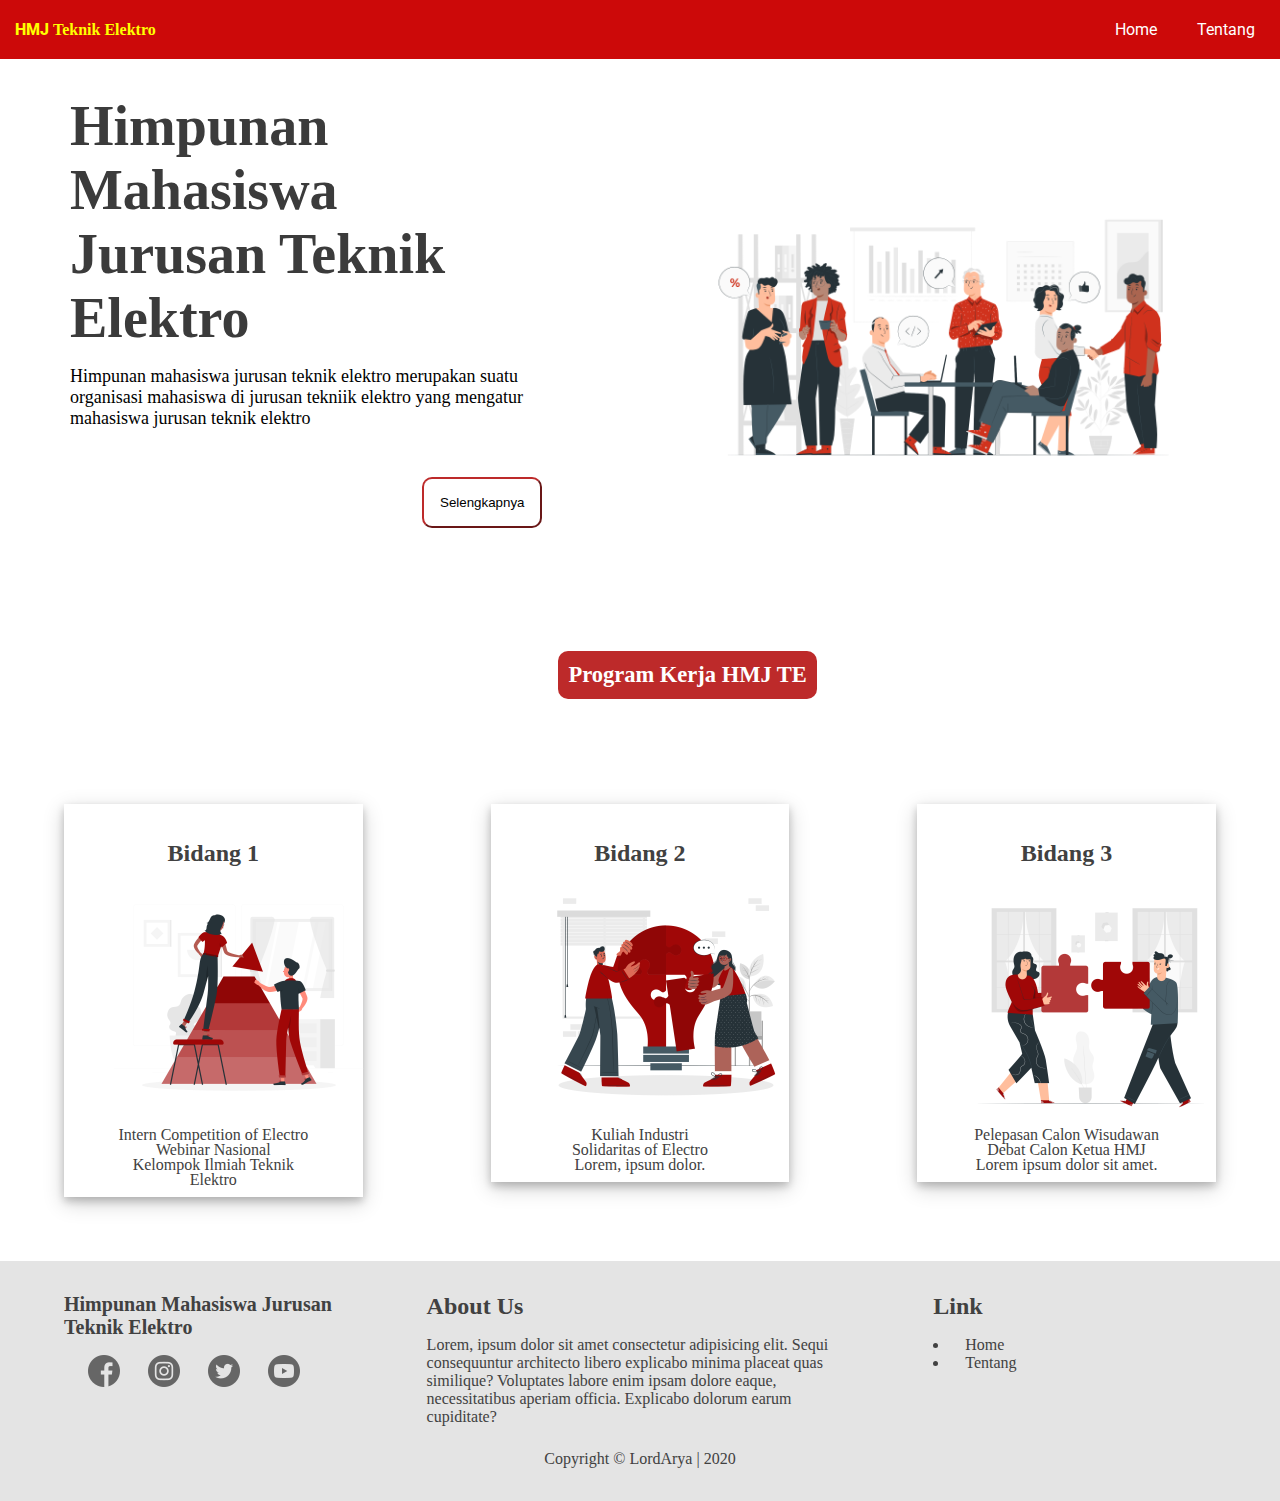
==== index.html @ d1d23c20 "add proker card" ====
<!DOCTYPE html>
<html lang="en">
<head>
    <meta charset="UTF-8">
    <meta name="viewport" content="width=device-width, initial-scale=1.0">
    <title>MHJ | Elektro</title>
    <link rel="icon" href="img/icon.png">
    <link rel="stylesheet" href="css/style.css">
    <link href="https://fonts.googleapis.com/css2?family=Roboto:wght@300&display=swap" rel="stylesheet">

</head>
<body>
    <div class="top-nav">
       <nav>
            <ul>
                <li class="logo"><a class="logo" href="index.html">HMJ <span style="font-weight: 800;"> Teknik Elektro</span></a></li>
                <li><a href="/page/tentang.html" class="nav-item">Tentang</a></li>
                <li><a href="index.html" class="nav-item">Home</a></li>
            </ul>
       </nav>
    </div>
    <br><br><br>
    <div class="container">
        <div class="row">
                <div class="col-md-5">
                    <H1>Himpunan Mahasiswa Jurusan Teknik Elektro</H1>
                    <p>Himpunan mahasiswa jurusan teknik elektro merupakan suatu organisasi mahasiswa di jurusan tekniik elektro yang mengatur mahasiswa jurusan teknik elektro</p>
                    <button class="more">Selengkapnya</button>
                </div>
                <div class="col-md-5 ">
                    <img class="organisasi" src="img/organisasi.png" alt="Orgnasisasi" srcset="">
                </div>
        </div>
    </div>

    <div class="proker">
        <div class="header">
            <h2 class="program">
                Program Kerja HMJ TE
            </h2>
        </div>
        <div class="row">
            <a href="page/tentang.html">
                <div class="col-md-4">
                    <div class="card md-4">
                        <div class="card-header">
                            <h2>Bidang 1</h2>
                        </div>
                        <div class="card-image">
                            <img class="card-image" src="/img/part1.png" alt="">
                        </div>
                        <div class="card-item">
                            <ul style="list-style: none;">
                                <li>Intern Competition of Electro</li>
                                <li>Webinar Nasional</li>
                                <li>Kelompok Ilmiah Teknik Elektro</li>
                            </ul>
                        </div>
                    </div>
                </div>
            </a>
            <a href="page/tentang.html">
                <div class="col-md-4">
                    <div class="card md-4">
                        <div class="card-header">
                            <h2>Bidang 2</h2>
                        </div>
                        <div class="card-image">
                            <img class="card-image" src="/img/part2.png" alt="">
                        </div>
                        <div class="card-item">
                            <ul style="list-style: none;">
                                <li>Kuliah Industri</li>
                                <li>Solidaritas of Electro</li>
                                <li>Lorem, ipsum dolor.</li>
                            </ul>
                        </div>
                    </div>
                </div>
            </a>
            <a href="page/tentang.html">
                <div class="col-md-4">
                    <div class="card md-4">
                        <div class="card-header">
                            <h2>Bidang 3</h2>
                        </div>
                        <div class="card-image">
                            <img class="card-image" src="/img/part3.png" alt="">
                        </div>
                        <div class="card-item">
                            <ul style="list-style: none;">
                                <li>Pelepasan Calon Wisudawan</li>
                                <li>Debat Calon Ketua HMJ</li>
                                <li>Lorem ipsum dolor sit amet.</li>
                            </ul>
                        </div>
                    </div>
                </div>
            </a>
        </div>
    </div>

    <div class="bg-footer">
        <div class="row">
            <div class="col-md-4">
                <h3>Himpunan Mahasiswa Jurusan <span> <br> Teknik Elektro</span></h3>
                <div class="icon">
                    <img class="pict" src="/img/facebook.png" alt="" srcset="">
                    <img class="pict" src="/img/instagram.png" alt="" srcset="">
                    <img class="pict" src="/img/twitter.png" alt="" srcset="">
                    <img class="pict" src="/img/youtube.png" alt="" srcset="">
                </div>
            </div>
            <div class="col-md-4">
                <h2>About Us</h2>

                Lorem, ipsum dolor sit amet consectetur adipisicing elit. Sequi consequuntur architecto libero explicabo minima placeat quas similique? Voluptates labore enim ipsam dolore eaque, necessitatibus aperiam officia. Explicabo dolorum earum cupiditate?

            </div>
            <div class="col-md-4">
                <div class="links">
                    <h2>Link</h2> 
                    <div class="link">
                        <ul>
                            <li><a class="link" href="index.html">Home</a></li>
                            <li><a class="link" href="/page/tentang.html">Tentang</a></li>
                        </ul>
                    </div>
                    
                </div>
                
            </div>
        </div>
        <div class="copyright">
            Copyright &copy; LordArya | 2020
        </div>
    </div>
</body>
</html>
---- css/style.css ----
* {
    padding: 0px;
    margin: 0px;
}

.top-nav {
    padding: 30;
    background-color: rgb(204, 9, 9);
    position: fixed;
    top: 0;
    width: 100%;
}

nav ul {
    list-style: none;
    overflow: hidden;
}
 
nav ul li a{
    padding: 20px 15px;
    float: right;
    text-decoration: none;
    color: white;
    font-weight: 400;
    font-family: 'Roboto', sans-serif;
}

.logo {
    float: left;
    
}
.logo:hover {
    font-weight: 800;
}

nav ul li a:hover{
    color: yellow;
    
}
.nav-item:hover{
    background-color: rgb(189, 42, 42);
    transition: 1s;
    animation-duration: 1s;
}

.nav-item {
    margin-right: 10px;
}
*,*::before, *::after {
    padding: 0;
    margin: 0;
    box-sizing: inherit;
    font-family: 'Product Sans';
}
.wrapper { 
    margin: 0 auto;
    width: 100%;
    max-width: 1980px;
}

.wrapper::after ,.wrapper::before,
.row::before, .row::after{
    display: table;
    content: "";
}
.row::after,.wrapper::after{
    clear: both;
}
[class*='col-']{
    float: left;
    width: 100%;
}
@media screen and (min-width: 640px) {
    .col-md-1{width: 8.33%}
    .col-md-2{width: 16.66%}
    .col-md-3{width: 25%}
    .col-md-4{width: 33.33%}
    .col-md-5{width: 41.66%}
    .col-md-6{width: 50%}
    .col-md-7{width: 56.93%}
    .col-md-8{width: 66.66%}
    .col-md-9{width: 75%}
    .col-md-10{width: 83.33%}
    .col-md-11{width: 91.66%}
    .col-md-12{width: 100%}
}

.container {
    margin: 40px 70px;
}

.organisasi {
    width: 30rem;
    margin: 0px;
    padding: 0px;
    margin-left: 10rem;
}

.more {
    margin-top: 3rem;
    margin-left: 22rem;
    padding: 1rem;
    background-color: transparent;
    font-family: sans-serif;
    border-color: rgb(189, 42, 42);
    border-radius: 10px;
    outline-color: transparent;
}
p {
    margin-top: 1rem;
    font-size: 18px;
}

h1 {
    font-size: 3.5rem;
    color: rgb(59, 59, 59);
}

.more:hover {
    background-color: rgb(189, 42, 42);
    color: white;
    transition: 1s;
    animation-duration: 1s;
}

.bg-footer {
    background-color: rgb(228, 228, 228);
    width: 100%;
    height: 15rem;
    color: rgb(65, 65, 65);
}
h3 {
    margin-top: 2rem;
    margin-left: 4rem;
    font-size: 20px;
}

.icon {
    margin-left: 4rem;
}

.pict {
    margin-top: 1rem;
    margin-left: 1.5rem;
}

h2 {
    margin-top: 2rem;
    margin-bottom: 1rem;
}

.link {
    margin-left: 1rem;
    text-decoration: none;
    color: rgb(65,65,65);
}

.links {
    margin-left: 5rem;
}

.copyright {
    margin-top: 1.5rem;
    text-align : center;
}

.link:hover {
    color: rgb(39, 39, 39) ;
    font-weight: 500;
}

.header {
    overflow: hidden;
    clear: both;
    display: inline-block;
    font-size: 15px;
    line-height: 28px;
    border-radius: 30px;
    padding: 1px 24px;
    margin-bottom: 20px;
    margin-left: 33.4rem;
  
}
.program {
    text-align: center;
    padding: 10px;
    background-color: rgb(189, 42, 42);
    border-radius: 10px;
    color : rgb(255, 255, 255);
}

.card {
    line-height: 15px;
    margin: 0px;
    clear: both;
    text-align: center;
    padding: 10px 50px;
    text-decoration: none;
    color: rgb(65,65,65);
    background-color:  rgb(255, 255, 255);
    box-shadow:  0 4px 8px 0 rgba(0, 0, 0, 0.2), 0 6px 20px 0 rgba(0, 0, 0, 0.19);
}
.proker {
    margin : 0px;
    display: block;
}

.md-4 {
    margin: 4rem;
}

.card-image {
    margin: 0px;
    padding: 0px;
    width: 250px;
    height: 250px;
}

.card:hover {
    background-color: red;
    color : white;
    transition: 1s;     
    position: initial;
    animation-duration: 1s;
    transform: translateY(-10px);
}
  

.card-header {
    color: rgb(65, 65, 65);
}
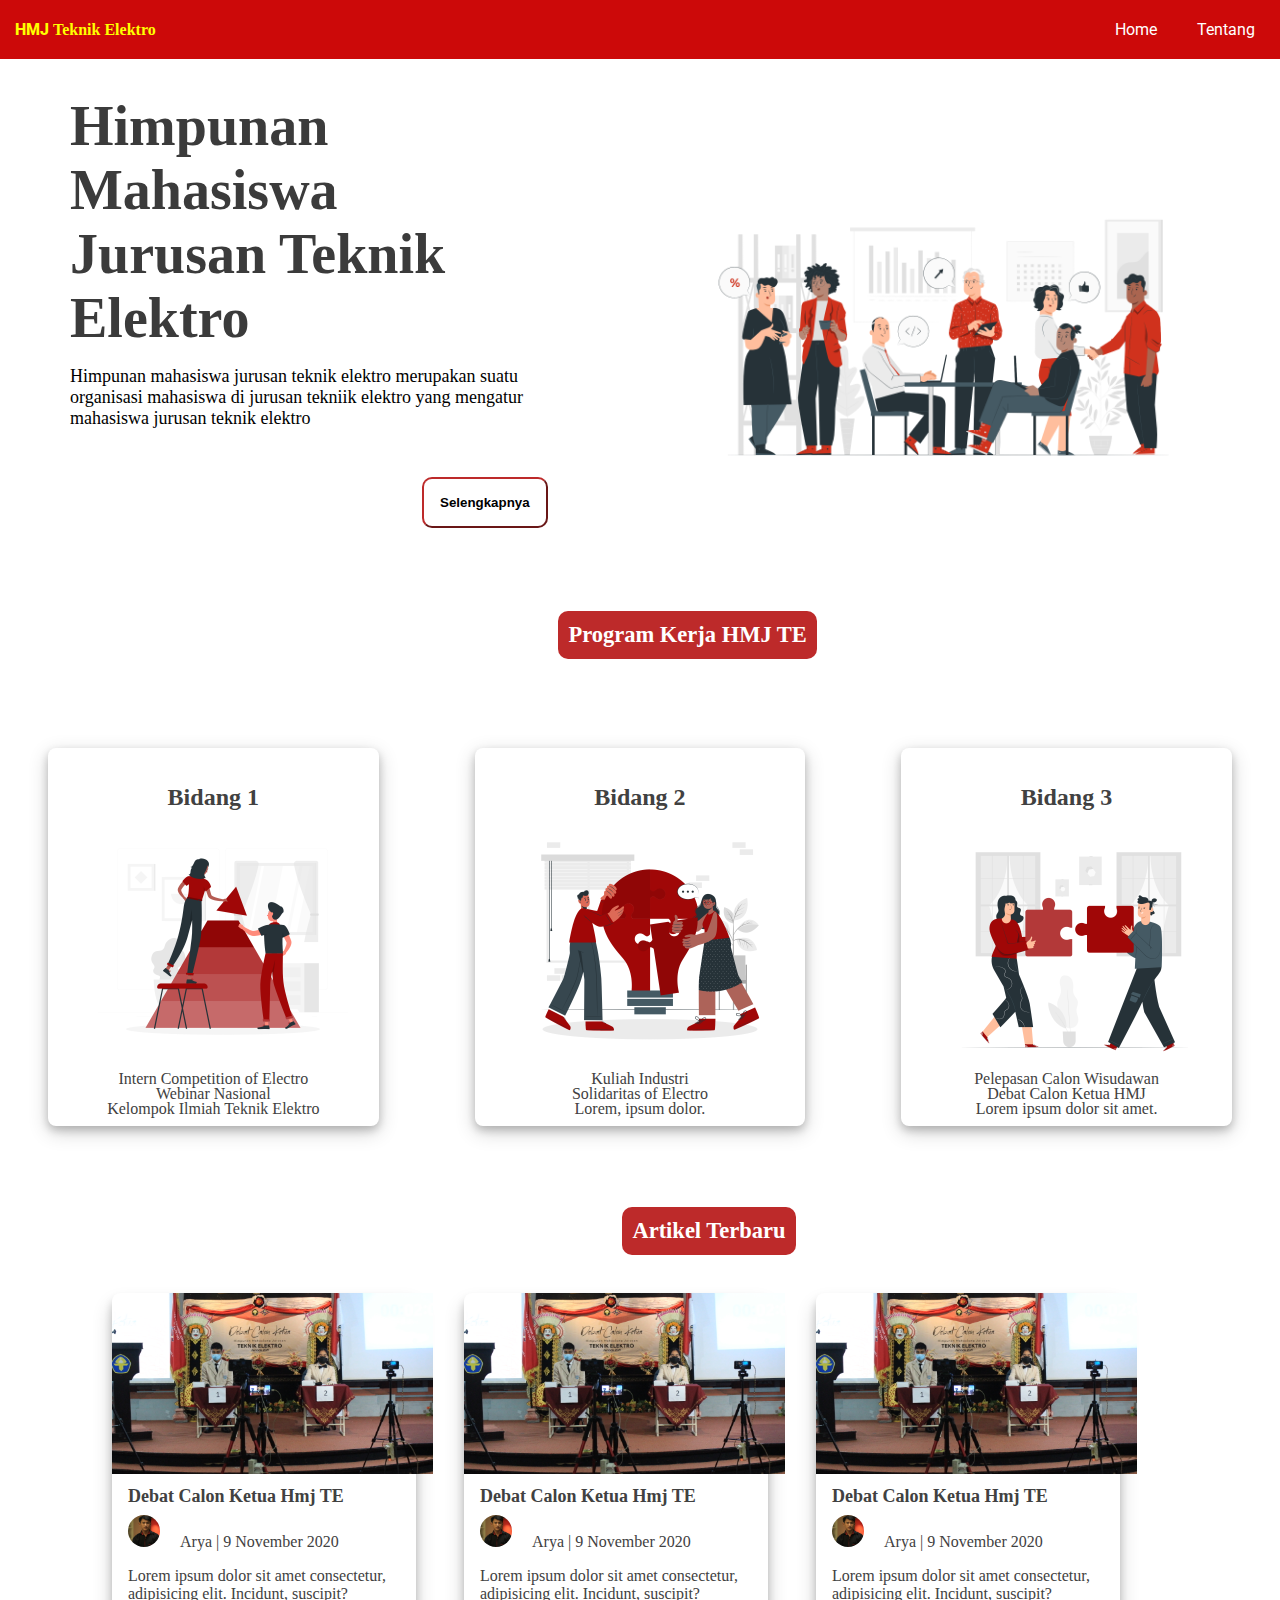
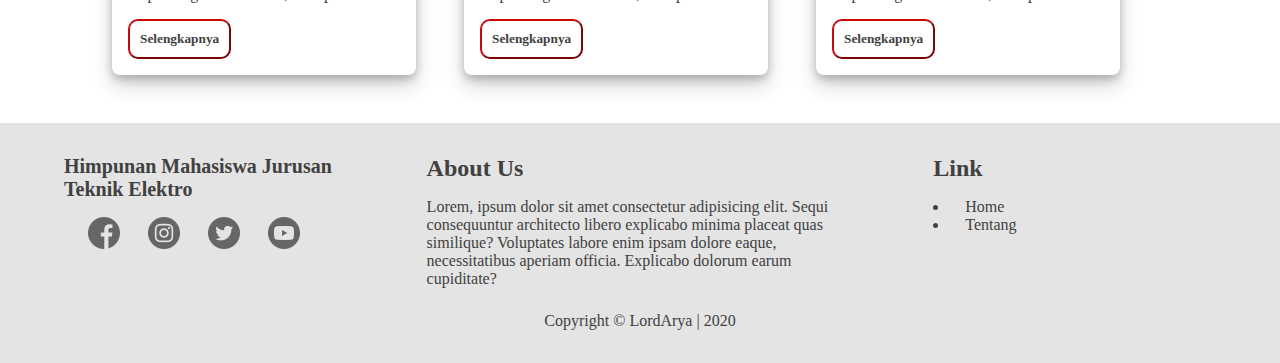
==== commit 93442013: "add news card" ====
--- a/index.html
+++ b/index.html
@@ -100,6 +100,75 @@
         </div>
     </div>
 
+
+    <div class="berita" style="margin-bottom: 3rem;">
+        <div class="header">
+            <h2 class="program">
+                Artikel Terbaru
+            </h2>
+        </div>
+        <div class="row">
+            <div class="col-md-3 md-2">
+                <div class="card-news">
+                    <div class="image-news">
+                        <img class="image-news" src="/img/artikel1.JPG" alt="">
+                    </div>
+                    <div class="news-header">
+                        <p class="header-news">Debat Calon Ketua Hmj TE</p>
+                        <img class="img-author" src="/img/author.png" alt=""> <span class="name">Arya | <span>9 November 2020</span></span> 
+                    </div>
+                    <div class="news-item">
+                        Lorem ipsum dolor sit amet consectetur, adipisicing elit. Incidunt, suscipit?
+                    </div>
+                    <div class="more-news">
+                       <a href="/page/artikel.html">
+                        <button class="button-news">Selengkapnya</button>
+                        </a> 
+                    </div>
+                </div>
+            </div>
+            <div class="col-md-3 md-2">
+                <div class="card-news">
+                    <div class="image-news">
+                        <img class="image-news" src="/img/artikel1.JPG" alt="">
+                    </div>
+                    <div class="news-header">
+                        <p class="header-news">Debat Calon Ketua Hmj TE</p>
+                        <img class="img-author" src="/img/author.png" alt=""> <span class="name">Arya | <span>9 November 2020</span></span> 
+                    </div>
+                    <div class="news-item">
+                        Lorem ipsum dolor sit amet consectetur, adipisicing elit. Incidunt, suscipit?
+                    </div>
+                    <div class="more-news">
+                       <a href="/page/artikel.html">
+                        <button class="button-news">Selengkapnya</button>
+                        </a> 
+                    </div>
+                </div>
+            </div>
+            <div class="col-md-3 md-2">
+                <div class="card-news">
+                    <div class="image-news">
+                        <img class="image-news" src="/img/artikel1.JPG" alt="">
+                    </div>
+                    <div class="news-header">
+                        <p class="header-news">Debat Calon Ketua Hmj TE</p>
+                        <img class="img-author" src="/img/author.png" alt=""> <span class="name">Arya | <span>9 November 2020</span></span> 
+                    </div>
+                    <div class="news-item">
+                        Lorem ipsum dolor sit amet consectetur, adipisicing elit. Incidunt, suscipit?
+                    </div>
+                    <div class="more-news">
+                       <a href="/page/artikel.html">
+                        <button class="button-news">Selengkapnya</button>
+                        </a> 
+                    </div>
+                </div>
+            </div>
+            
+        </div>
+    </div>
+
     <div class="bg-footer">
         <div class="row">
             <div class="col-md-4">
--- a/css/style.css
+++ b/css/style.css
@@ -9,6 +9,7 @@
     position: fixed;
     top: 0;
     width: 100%;
+    z-index: 100;
 }
 
 nav ul {
@@ -87,6 +88,7 @@
 
 .container {
     margin: 40px 70px;
+    margin-bottom: -10rem;
 }
 
 .organisasi {
@@ -105,6 +107,7 @@
     border-color: rgb(189, 42, 42);
     border-radius: 10px;
     outline-color: transparent;
+    font-weight: 600;
 }
 p {
     margin-top: 1rem;
@@ -191,9 +194,10 @@
 
 .card {
     line-height: 15px;
-    margin: 0px;
+    margin-top: -10rem;
     clear: both;
     text-align: center;
+    border-radius: 0.5rem;
     padding: 10px 50px;
     text-decoration: none;
     color: rgb(65,65,65);
@@ -201,15 +205,26 @@
     box-shadow:  0 4px 8px 0 rgba(0, 0, 0, 0.2), 0 6px 20px 0 rgba(0, 0, 0, 0.19);
 }
 .proker {
-    margin : 0px;
+    margin-top : -10rem;
     display: block;
 }
 
 .md-4 {
-    margin: 4rem;
+    margin: 3rem;
+}
+.md-3 {
+    margin: 3rem;
+}
+
+.md-2 {
+    margin-left: 3rem;
 }
 
 .card-image {
+    text-align: center;
+    align-content: center;
+    align-self: center;
+    align-items: center;
     margin: 0px;
     padding: 0px;
     width: 250px;
@@ -228,4 +243,69 @@
 
 .card-header {
     color: rgb(65, 65, 65);
+}
+
+.img-author {
+    width: 2rem;
+    height: 2rem;
+    border-radius: 1rem;
+    margin-top: 0rem;
+    margin-left : 1rem;
+}
+
+.card-news {
+    margin-left: 0px;
+    border-radius: 0.5rem;
+    color: rgb(65, 65, 65);
+    padding-top: 10px;
+    box-shadow:  0 4px 8px 0 rgba(0, 0, 0, 0.2), 0 10px 20px 0 rgba(0, 0, 0, 0.19);
+}
+
+.image-news {
+    width: 321px;
+    margin-top: -0.4rem;
+    border-top-left-radius: 0.5rem;
+
+
+}
+
+.berita {
+    margin-left: 4rem;
+}
+
+.header-news {
+    margin-left: 1rem;
+    margin-top: 0.5rem;
+    margin-bottom: 0.5rem;
+    font-weight: 600;
+}
+.name {
+    margin-left: 1rem;
+    margin-top: -2rem;
+}
+
+.news-item {
+    margin : 1rem 1rem;
+}
+
+.button-news {
+    margin-left: 1rem;
+    margin-bottom: 1rem;
+    background-color: transparent;
+    padding: 10px;
+    border-radius: 10px;
+    border-color: rgb(204, 9, 9);
+    font-weight: 600;
+    color: rgb(65,65,65);
+}
+
+.button-news:hover {
+    background-color: rgb(204, 9, 9);
+    transition: 1s;
+    animation-duration: 1s;
+    color: white;
+}
+
+.header-news:hover {
+    color : rgb(155, 155, 26);
 }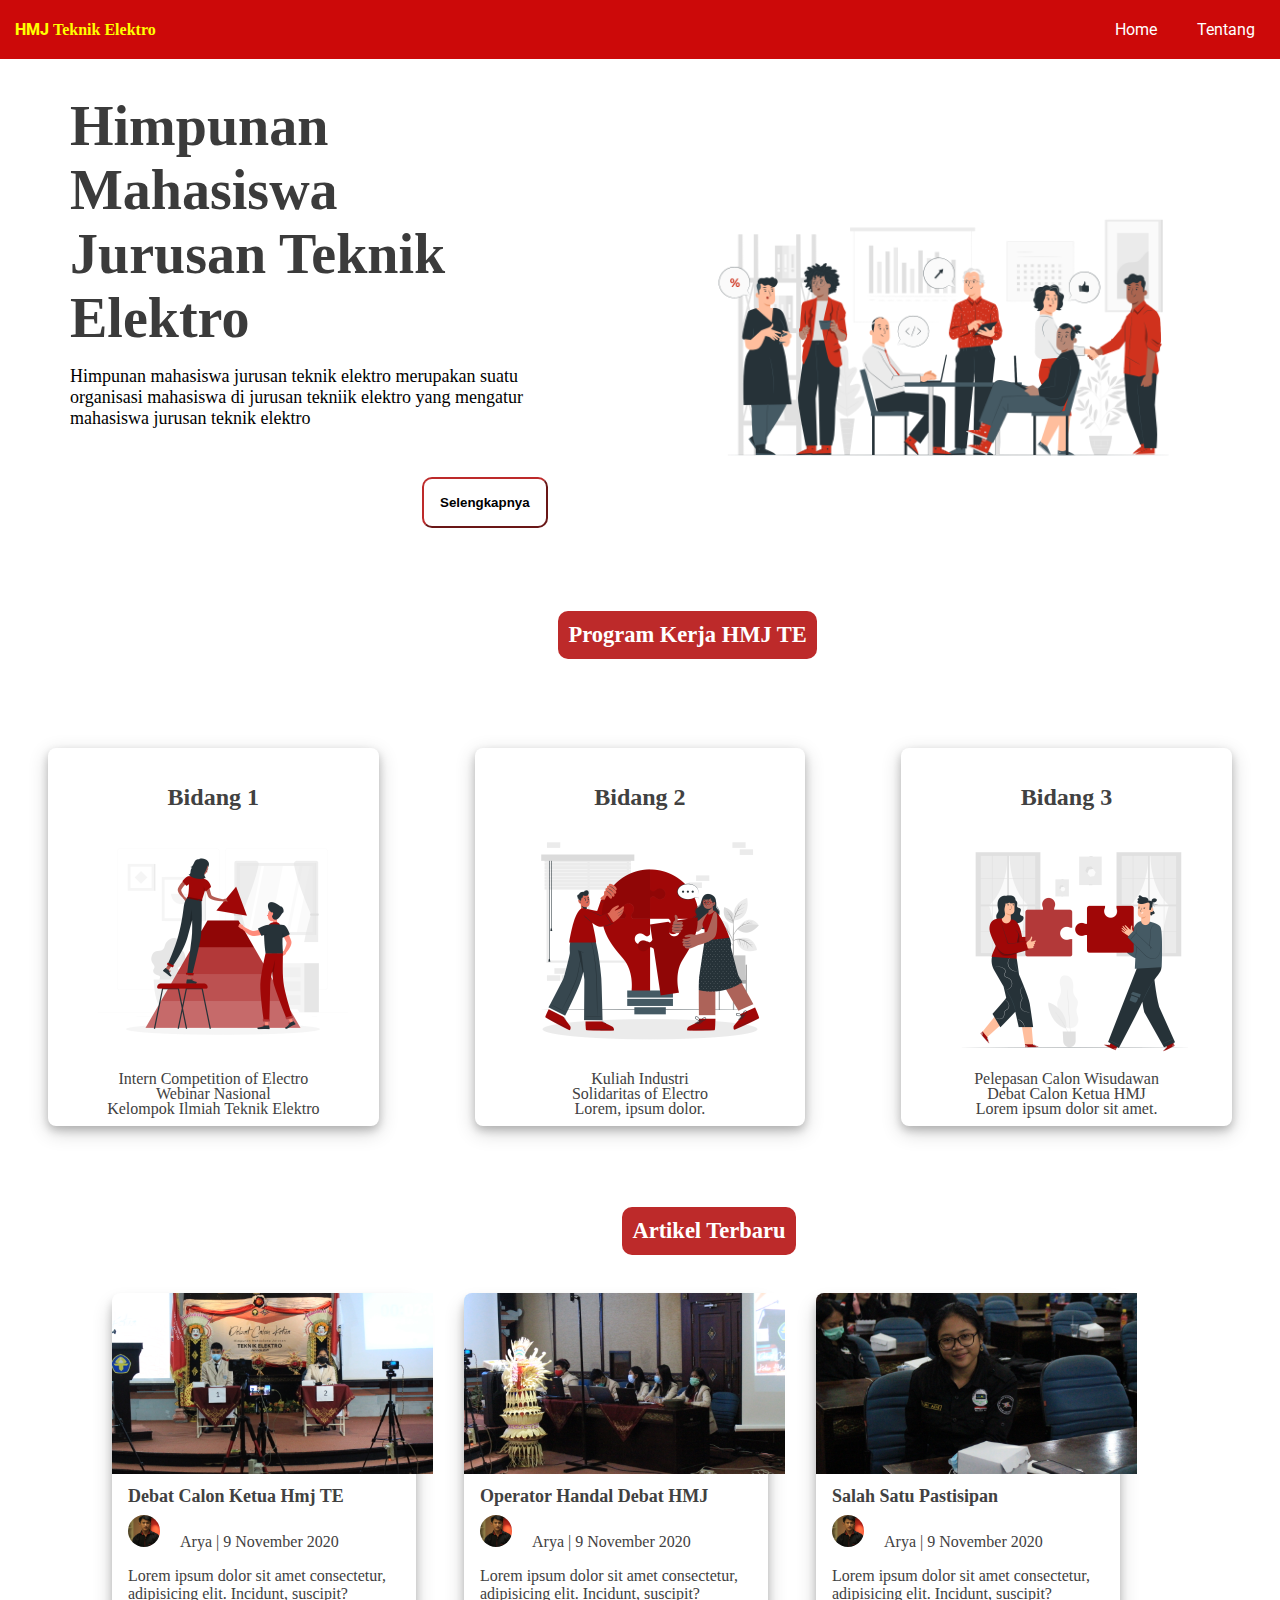
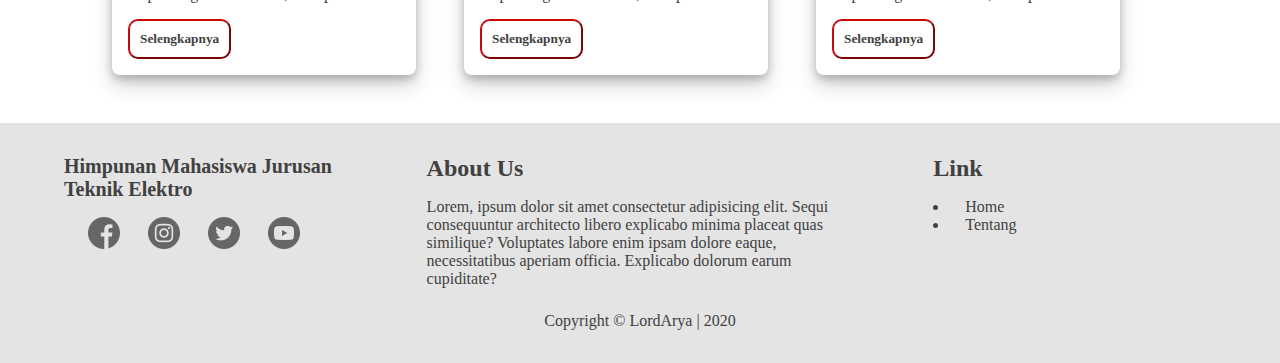
==== commit c5a93c56: "update news" ====
--- a/index.html
+++ b/index.html
@@ -130,10 +130,10 @@
             <div class="col-md-3 md-2">
                 <div class="card-news">
                     <div class="image-news">
-                        <img class="image-news" src="/img/artikel1.JPG" alt="">
+                        <img class="image-news" src="/img/artikel2.JPG" alt="">
                     </div>
                     <div class="news-header">
-                        <p class="header-news">Debat Calon Ketua Hmj TE</p>
+                        <p class="header-news">Operator Handal Debat HMJ</p>
                         <img class="img-author" src="/img/author.png" alt=""> <span class="name">Arya | <span>9 November 2020</span></span> 
                     </div>
                     <div class="news-item">
@@ -149,10 +149,10 @@
             <div class="col-md-3 md-2">
                 <div class="card-news">
                     <div class="image-news">
-                        <img class="image-news" src="/img/artikel1.JPG" alt="">
+                        <img class="image-news" src="/img/artikel3.JPG" alt="">
                     </div>
                     <div class="news-header">
-                        <p class="header-news">Debat Calon Ketua Hmj TE</p>
+                        <p class="header-news">Salah Satu Pastisipan </p>
                         <img class="img-author" src="/img/author.png" alt=""> <span class="name">Arya | <span>9 November 2020</span></span> 
                     </div>
                     <div class="news-item">
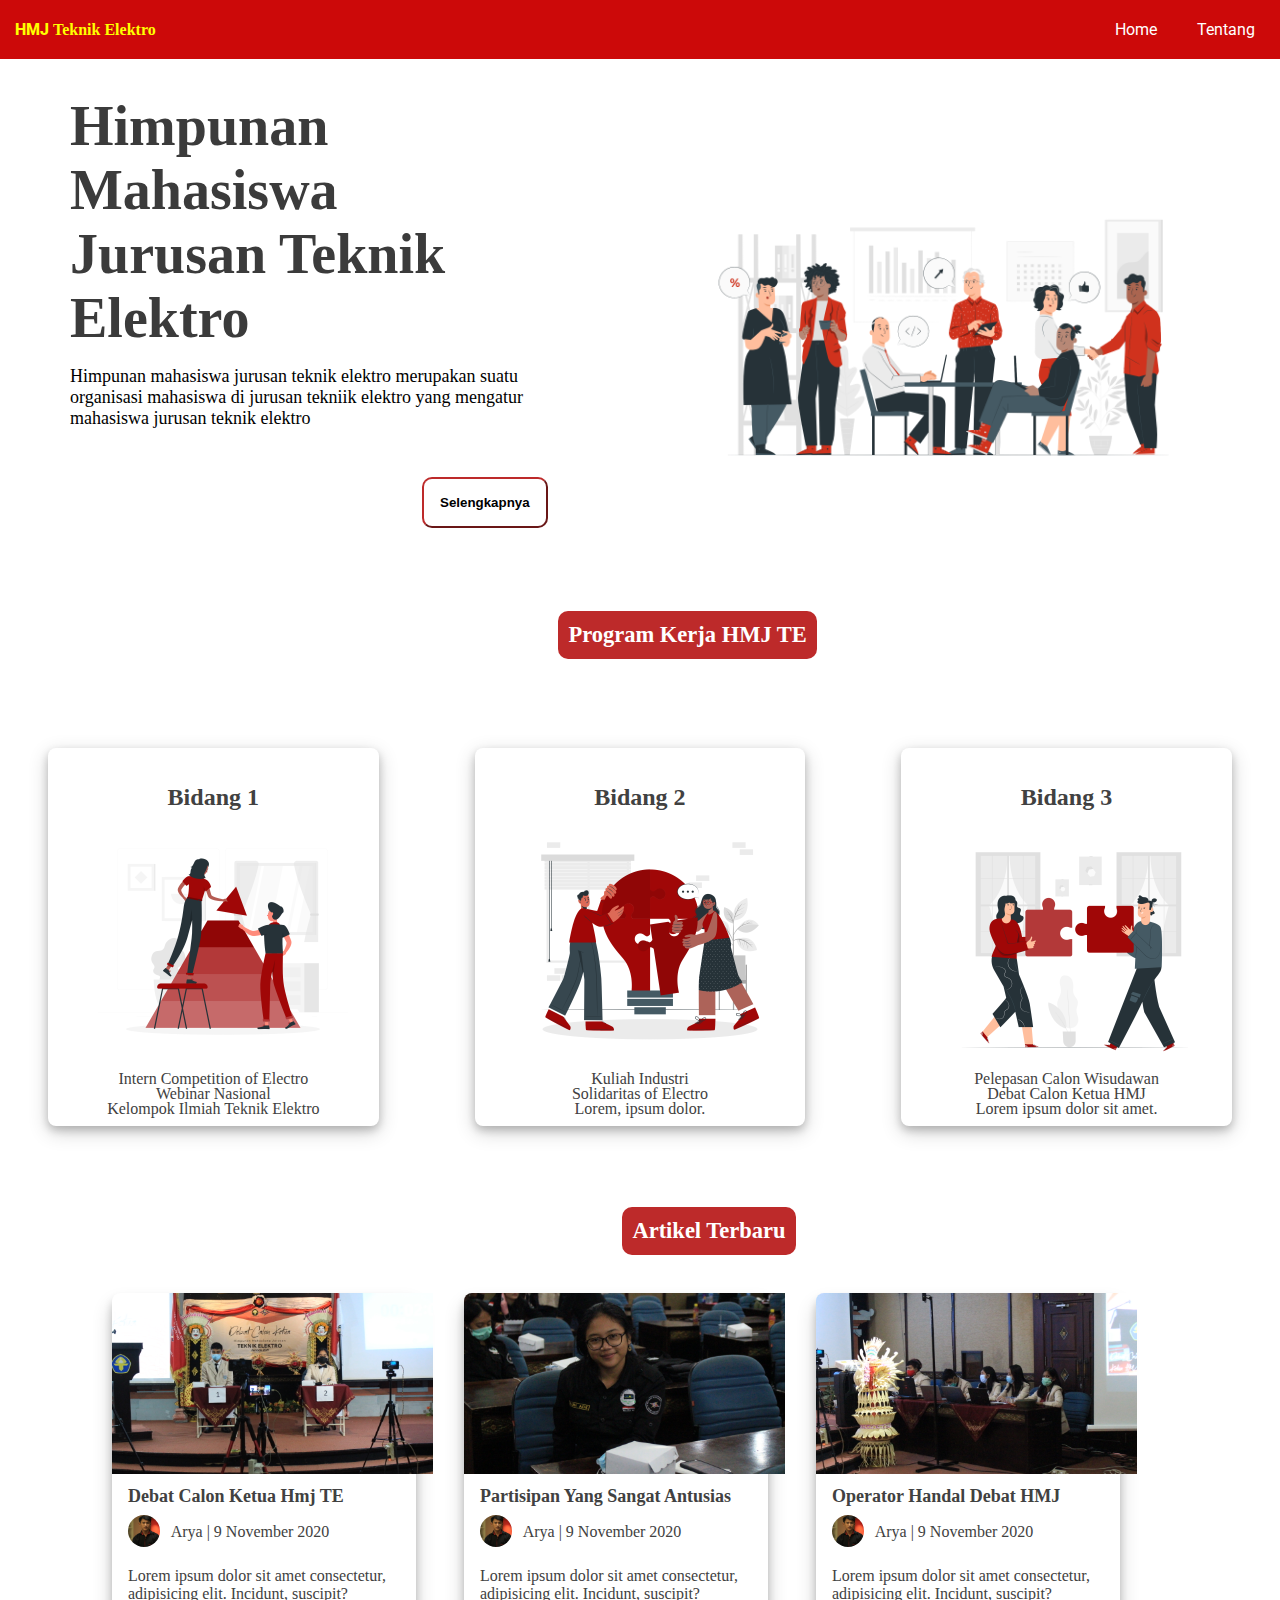
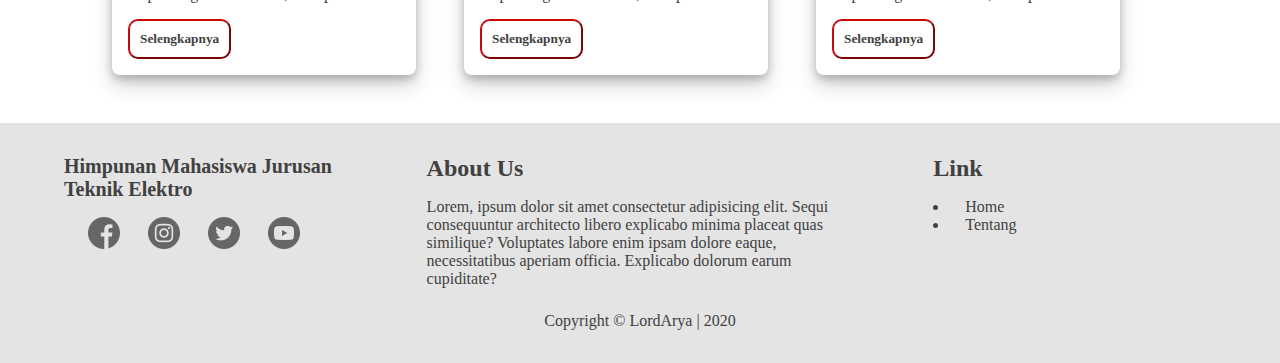
==== commit 79751cde: "fix author" ====
--- a/index.html
+++ b/index.html
@@ -10,6 +10,7 @@
 
 </head>
 <body>
+    
     <div class="top-nav">
        <nav>
             <ul>
@@ -100,6 +101,9 @@
         </div>
     </div>
 
+    <div class="gallery">
+
+    </div>
 
     <div class="berita" style="margin-bottom: 3rem;">
         <div class="header">
@@ -115,7 +119,15 @@
                     </div>
                     <div class="news-header">
                         <p class="header-news">Debat Calon Ketua Hmj TE</p>
-                        <img class="img-author" src="/img/author.png" alt=""> <span class="name">Arya | <span>9 November 2020</span></span> 
+                        <div class="row">
+                            <div class="col-md-2">
+                                <img class="img-author" src="/img/author.png" alt="">
+                            </div>
+                            <div class="col-md-7 " style="margin-top: 0.5rem; margin-left: 0.5rem;">
+                                 Arya | 9 November 2020
+                            </div>
+                        </div>
+                         
                     </div>
                     <div class="news-item">
                         Lorem ipsum dolor sit amet consectetur, adipisicing elit. Incidunt, suscipit?
@@ -130,11 +142,19 @@
             <div class="col-md-3 md-2">
                 <div class="card-news">
                     <div class="image-news">
-                        <img class="image-news" src="/img/artikel2.JPG" alt="">
+                        <img class="image-news" src="/img/artikel3.JPG" alt="">
                     </div>
                     <div class="news-header">
-                        <p class="header-news">Operator Handal Debat HMJ</p>
-                        <img class="img-author" src="/img/author.png" alt=""> <span class="name">Arya | <span>9 November 2020</span></span> 
+                        <p class="header-news">Partisipan Yang Sangat Antusias</p>
+                        <div class="row">
+                            <div class="col-md-2">
+                                <img class="img-author" src="/img/author.png" alt="">
+                            </div>
+                            <div class="col-md-7 " style="margin-top: 0.5rem; margin-left: 0.5rem;">
+                                 Arya | 9 November 2020
+                            </div>
+                        </div>
+                         
                     </div>
                     <div class="news-item">
                         Lorem ipsum dolor sit amet consectetur, adipisicing elit. Incidunt, suscipit?
@@ -149,11 +169,19 @@
             <div class="col-md-3 md-2">
                 <div class="card-news">
                     <div class="image-news">
-                        <img class="image-news" src="/img/artikel3.JPG" alt="">
+                        <img class="image-news" src="/img/artikel2.JPG" alt="">
                     </div>
                     <div class="news-header">
-                        <p class="header-news">Salah Satu Pastisipan </p>
-                        <img class="img-author" src="/img/author.png" alt=""> <span class="name">Arya | <span>9 November 2020</span></span> 
+                        <p class="header-news">Operator Handal Debat HMJ</p>
+                        <div class="row">
+                            <div class="col-md-2">
+                                <img class="img-author" src="/img/author.png" alt="">
+                            </div>
+                            <div class="col-md-7 " style="margin-top: 0.5rem; margin-left: 0.5rem;">
+                                 Arya | 9 November 2020
+                            </div>
+                        </div>
+                         
                     </div>
                     <div class="news-item">
                         Lorem ipsum dolor sit amet consectetur, adipisicing elit. Incidunt, suscipit?
--- a/css/style.css
+++ b/css/style.css
@@ -124,6 +124,7 @@
     color: white;
     transition: 1s;
     animation-duration: 1s;
+    
 }
 
 .bg-footer {
@@ -232,7 +233,7 @@
 }
 
 .card:hover {
-    background-color: red;
+    background-color: rgb(204, 9, 9);
     color : white;
     transition: 1s;     
     position: initial;
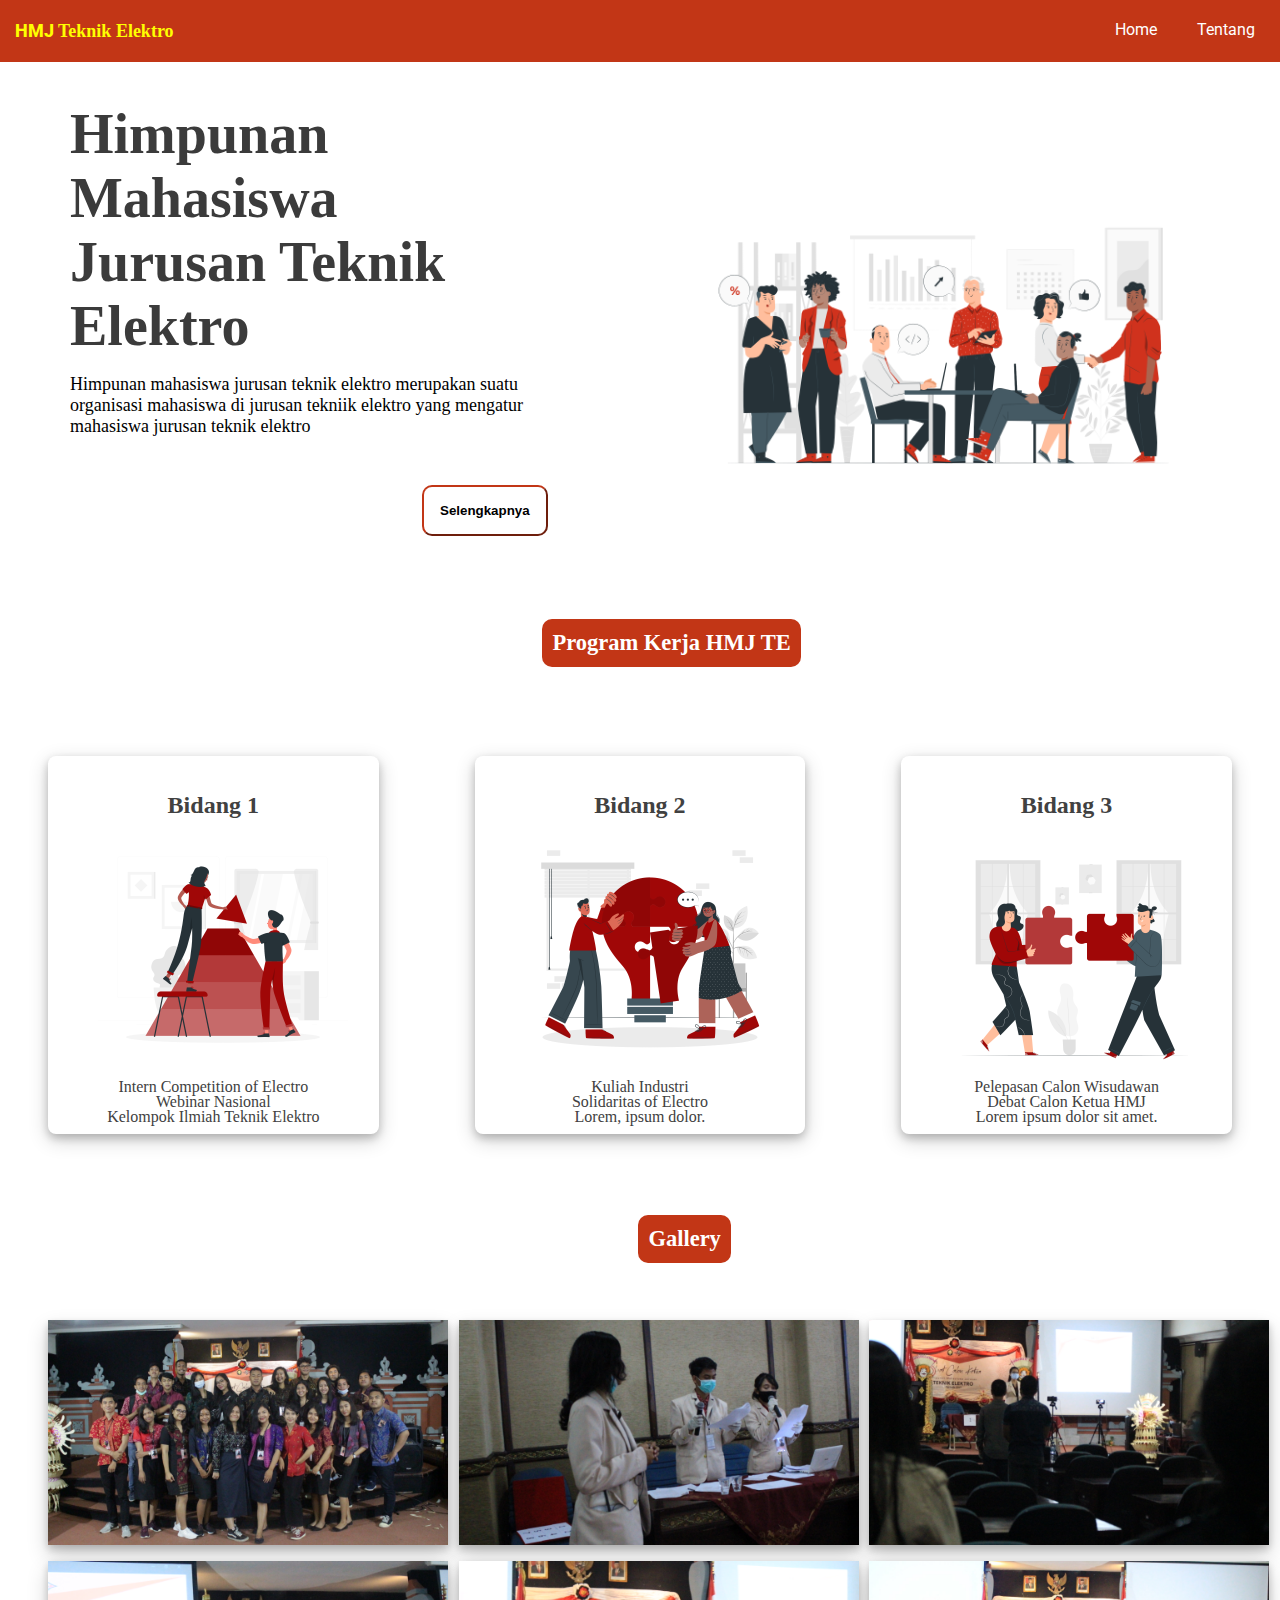
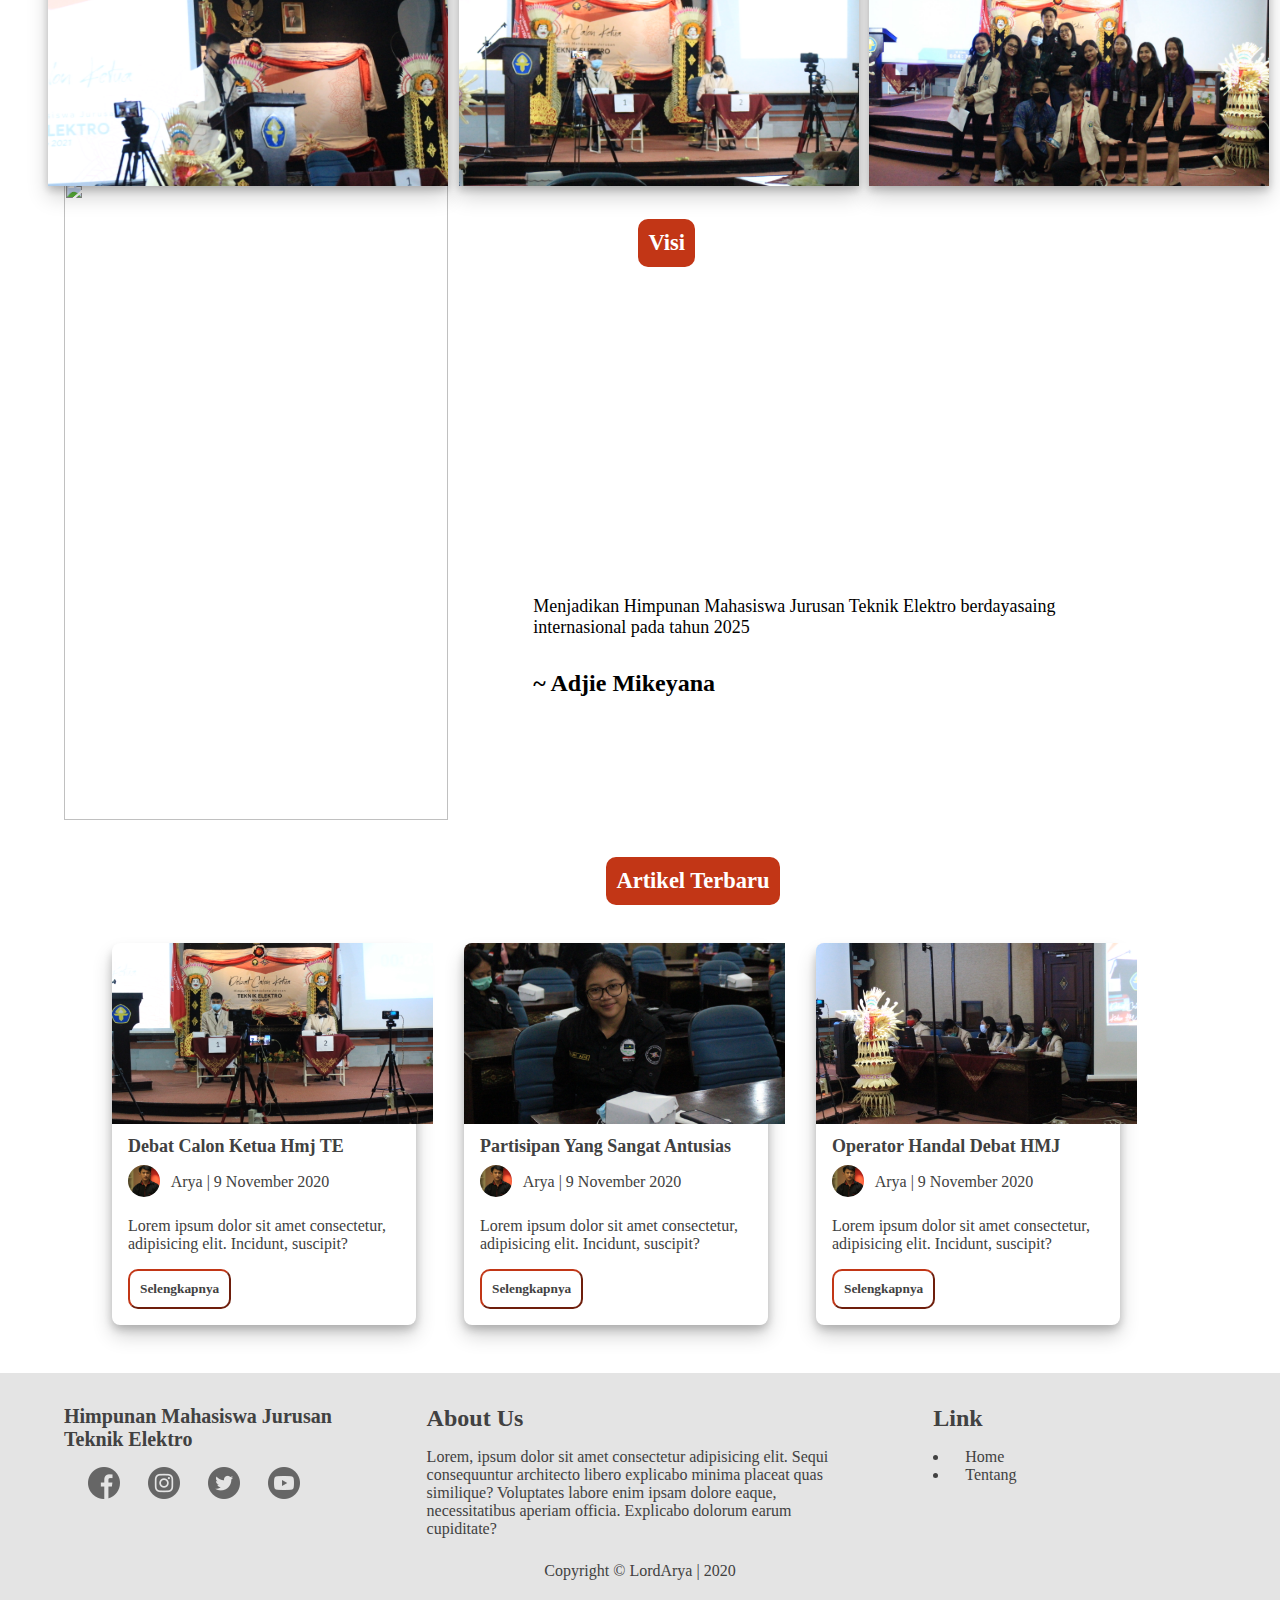
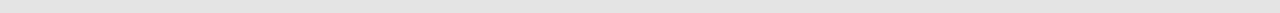
==== commit d7100497: "add content" ====
--- a/index.html
+++ b/index.html
@@ -20,13 +20,13 @@
             </ul>
        </nav>
     </div>
-    <br><br><br>
     <div class="container">
         <div class="row">
                 <div class="col-md-5">
                     <H1>Himpunan Mahasiswa Jurusan Teknik Elektro</H1>
                     <p>Himpunan mahasiswa jurusan teknik elektro merupakan suatu organisasi mahasiswa di jurusan tekniik elektro yang mengatur mahasiswa jurusan teknik elektro</p>
-                    <button class="more">Selengkapnya</button>
+                    <a href="/page/tentang.html"><button class="more">Selengkapnya</button></a>
+                    
                 </div>
                 <div class="col-md-5 ">
                     <img class="organisasi" src="img/organisasi.png" alt="Orgnasisasi" srcset="">
@@ -102,8 +102,85 @@
     </div>
 
     <div class="gallery">
-
-    </div>
+        <div class="header">
+            <h2 class="program" style="margin-left: 6rem;">
+                Gallery
+            </h2>
+        </div>
+        <div class="row md-1">
+            <div class="col-md-4"> 
+                <div class="img">
+                    <img class="foto" src="/img/gallery (1).JPG" alt="">
+                    <div class="middle">
+                        <div class="text">DEBAT CALON KETUA HMJ</div>
+                      </div>
+                </div>
+            </div>
+            <div class="col-md-4"> 
+                <div class="img">
+                    <img class="foto" src="/img/gallery (2).JPG" alt="">
+                    <div class="middle">
+                        <div class="text">DEBAT CALON KETUA HMJ</div>
+                      </div>
+                </div>
+            </div>
+            <div class="col-md-4"> 
+                <div class="img">
+                    <img class="foto" src="/img/gallery (3).JPG" alt="">
+                    <div class="middle">
+                        <div class="text">DEBAT CALON KETUA HMJ</div>
+                      </div>
+                </div>
+            </div>
+            <div class="col-md-4"> 
+                <div class="img">
+                    <img class="foto" src="/img/gallery (4).JPG" alt="">
+                    <div class="middle">
+                        <div class="text">DEBAT CALON KETUA HMJ</div>
+                      </div>
+                </div>
+            </div>
+            <div class="col-md-4"> 
+                <div class="img">
+                    <img class="foto" src="/img/gallery (5).JPG" alt="">
+                    <div class="middle">
+                        <div class="text">DEBAT CALON KETUA HMJ</div>
+                      </div>
+                </div>
+            </div>
+            <div class="col-md-4"> 
+                <div class="img">
+                    <img class="foto" src="/img/gallery (6).JPG" alt="">
+                    <div class="middle">
+                        <div class="text">DEBAT CALON KETUA HMJ</div>
+                      </div>
+                </div>
+            </div>
+            
+        </div>
+    </div>
+
+    <div class="content">
+        <div class="header">
+            <h2 class="program" style="margin-left: 6rem;">
+                Visi
+            </h2>
+        </div>
+        <div class="row">
+            <div class="col-md-5">
+                <div class="image">
+                    <img class="ketua" src="/img/adjie.png" alt="">
+                </div>
+            </div>
+            <div class="col-md-5">
+                <div class="visi">
+                    <p>Menjadikan Himpunan Mahasiswa Jurusan Teknik Elektro berdayasaing internasional pada tahun 2025</p>
+                    <h2>~ Adjie Mikeyana</h2>
+                </div>
+            </div>
+        </div>
+    </div>
+
 
     <div class="berita" style="margin-bottom: 3rem;">
         <div class="header">
--- a/css/style.css
+++ b/css/style.css
@@ -5,8 +5,8 @@
 
 .top-nav {
     padding: 30;
-    background-color: rgb(204, 9, 9);
-    position: fixed;
+    background-color:#c23616;
+    position: sticky;
     top: 0;
     width: 100%;
     z-index: 100;
@@ -28,6 +28,7 @@
 
 .logo {
     float: left;
+    font-size: 18px;
     
 }
 .logo:hover {
@@ -39,9 +40,8 @@
     
 }
 .nav-item:hover{
-    background-color: rgb(189, 42, 42);
-    transition: 1s;
-    animation-duration: 1s;
+    font-weight: 600;
+    animation-duration: 0.5s;
 }
 
 .nav-item {
@@ -104,7 +104,7 @@
     padding: 1rem;
     background-color: transparent;
     font-family: sans-serif;
-    border-color: rgb(189, 42, 42);
+    border-color: #c23616;
     border-radius: 10px;
     outline-color: transparent;
     font-weight: 600;
@@ -120,7 +120,7 @@
 }
 
 .more:hover {
-    background-color: rgb(189, 42, 42);
+    background-color:#c23616;
     color: white;
     transition: 1s;
     animation-duration: 1s;
@@ -182,13 +182,13 @@
     border-radius: 30px;
     padding: 1px 24px;
     margin-bottom: 20px;
-    margin-left: 33.4rem;
+    margin-left: 32.4rem;
   
 }
 .program {
     text-align: center;
     padding: 10px;
-    background-color: rgb(189, 42, 42);
+    background-color: #c23616;
     border-radius: 10px;
     color : rgb(255, 255, 255);
 }
@@ -233,7 +233,7 @@
 }
 
 .card:hover {
-    background-color: rgb(204, 9, 9);
+    background-color: #c23616;
     color : white;
     transition: 1s;     
     position: initial;
@@ -295,13 +295,13 @@
     background-color: transparent;
     padding: 10px;
     border-radius: 10px;
-    border-color: rgb(204, 9, 9);
+    border-color: #c23616;
     font-weight: 600;
     color: rgb(65,65,65);
 }
 
 .button-news:hover {
-    background-color: rgb(204, 9, 9);
+    background-color: #c23616;
     transition: 1s;
     animation-duration: 1s;
     color: white;
@@ -309,4 +309,63 @@
 
 .header-news:hover {
     color : rgb(155, 155, 26);
-}+}
+
+.ketua {
+    width: 24rem;
+    height: 40rem;
+    margin-left: 4rem;
+    margin-top: -8rem;
+}
+
+.visi {
+    margin-top: 18rem;
+}
+
+.foto {
+    width: 25rem;
+    margin-top: 1rem;
+    box-shadow:  0 4px 8px 0 rgba(0, 0, 0, 0.2), 0 10px 20px 0 rgba(0, 0, 0, 0.19);
+} 
+
+.md-1 {
+    margin-left: 3rem;
+}
+
+.img {
+    position: relative;
+    width: 50%;
+  }
+  
+  .foto {
+    opacity: 1;
+    display: block;
+    transition: .5s ease;
+    backface-visibility: hidden;
+  }
+  
+  .middle {
+    transition: .5s ease;
+    opacity: 0;
+    position: absolute;
+    top: 50%;
+    left: 50%;
+    transform: translate(-50%, -50%);
+    -ms-transform: translate(-50%, -50%);
+    text-align: center;
+  }
+  
+  .img:hover .foto {
+    opacity: 0.3;
+  }
+  
+  .img:hover .middle {
+    opacity: 1;
+  }
+  
+  .text {
+    color: rgb(43, 43, 43);
+    font-size: 16px;
+    text-align: center;
+    font-weight: 700;
+  }
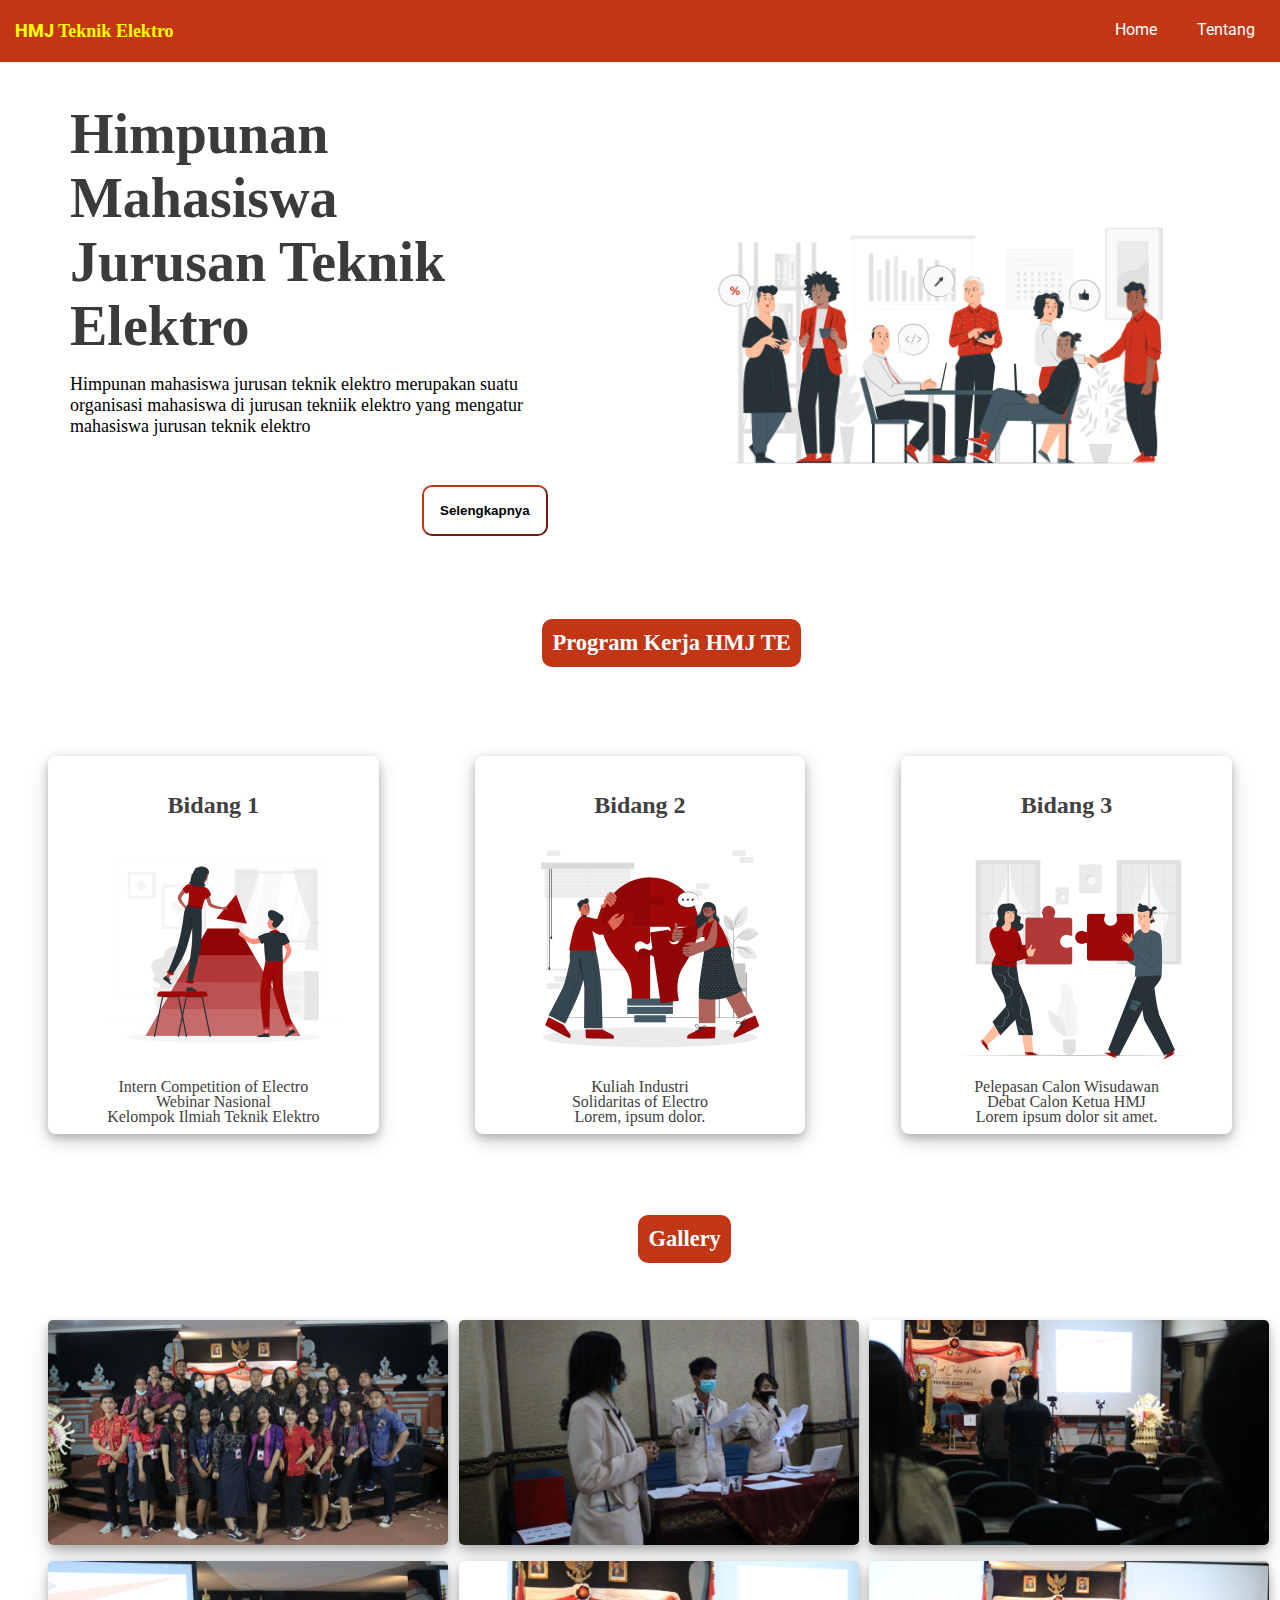
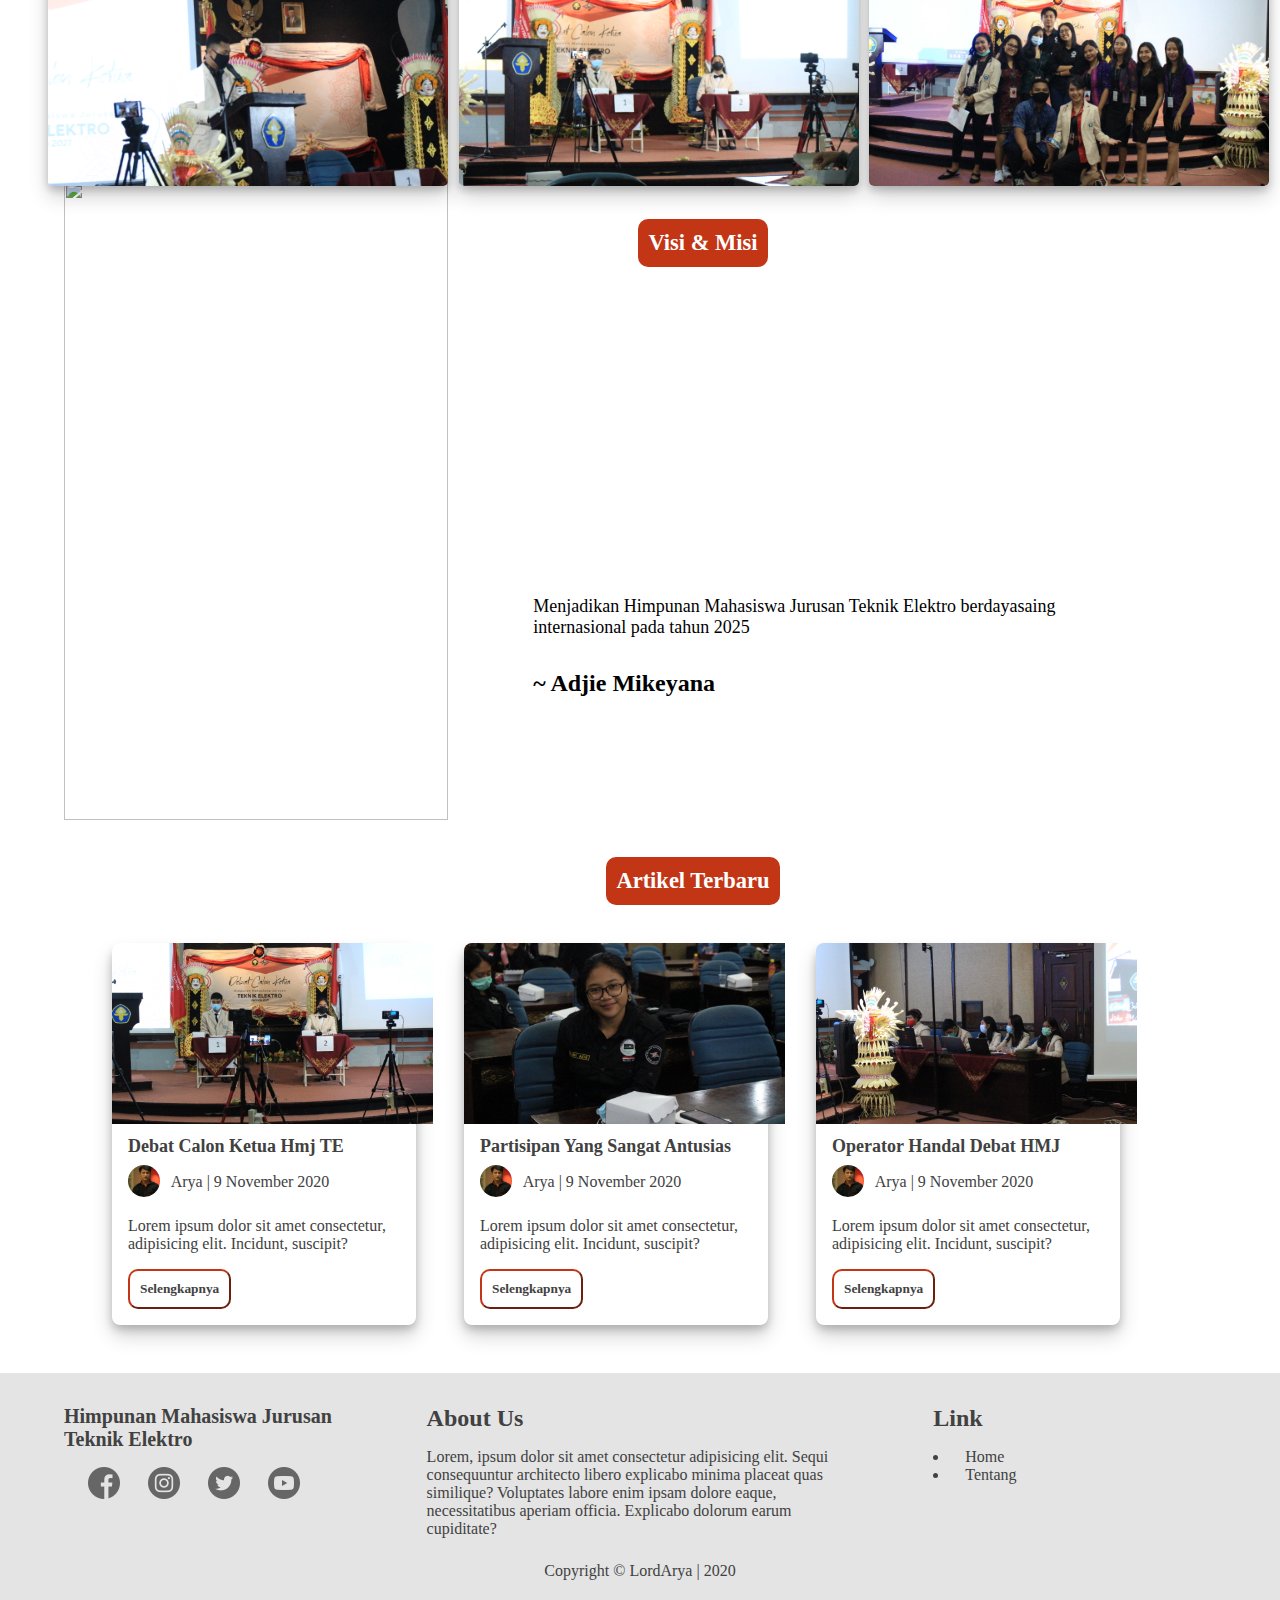
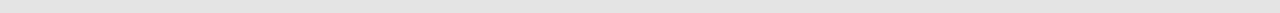
==== commit a4c598e5: "fix radius image" ====
--- a/index.html
+++ b/index.html
@@ -163,7 +163,7 @@
     <div class="content">
         <div class="header">
             <h2 class="program" style="margin-left: 6rem;">
-                Visi
+                Visi & Misi
             </h2>
         </div>
         <div class="row">
--- a/css/style.css
+++ b/css/style.css
@@ -325,6 +325,7 @@
 .foto {
     width: 25rem;
     margin-top: 1rem;
+    border-radius: 5px;
     box-shadow:  0 4px 8px 0 rgba(0, 0, 0, 0.2), 0 10px 20px 0 rgba(0, 0, 0, 0.19);
 } 
 
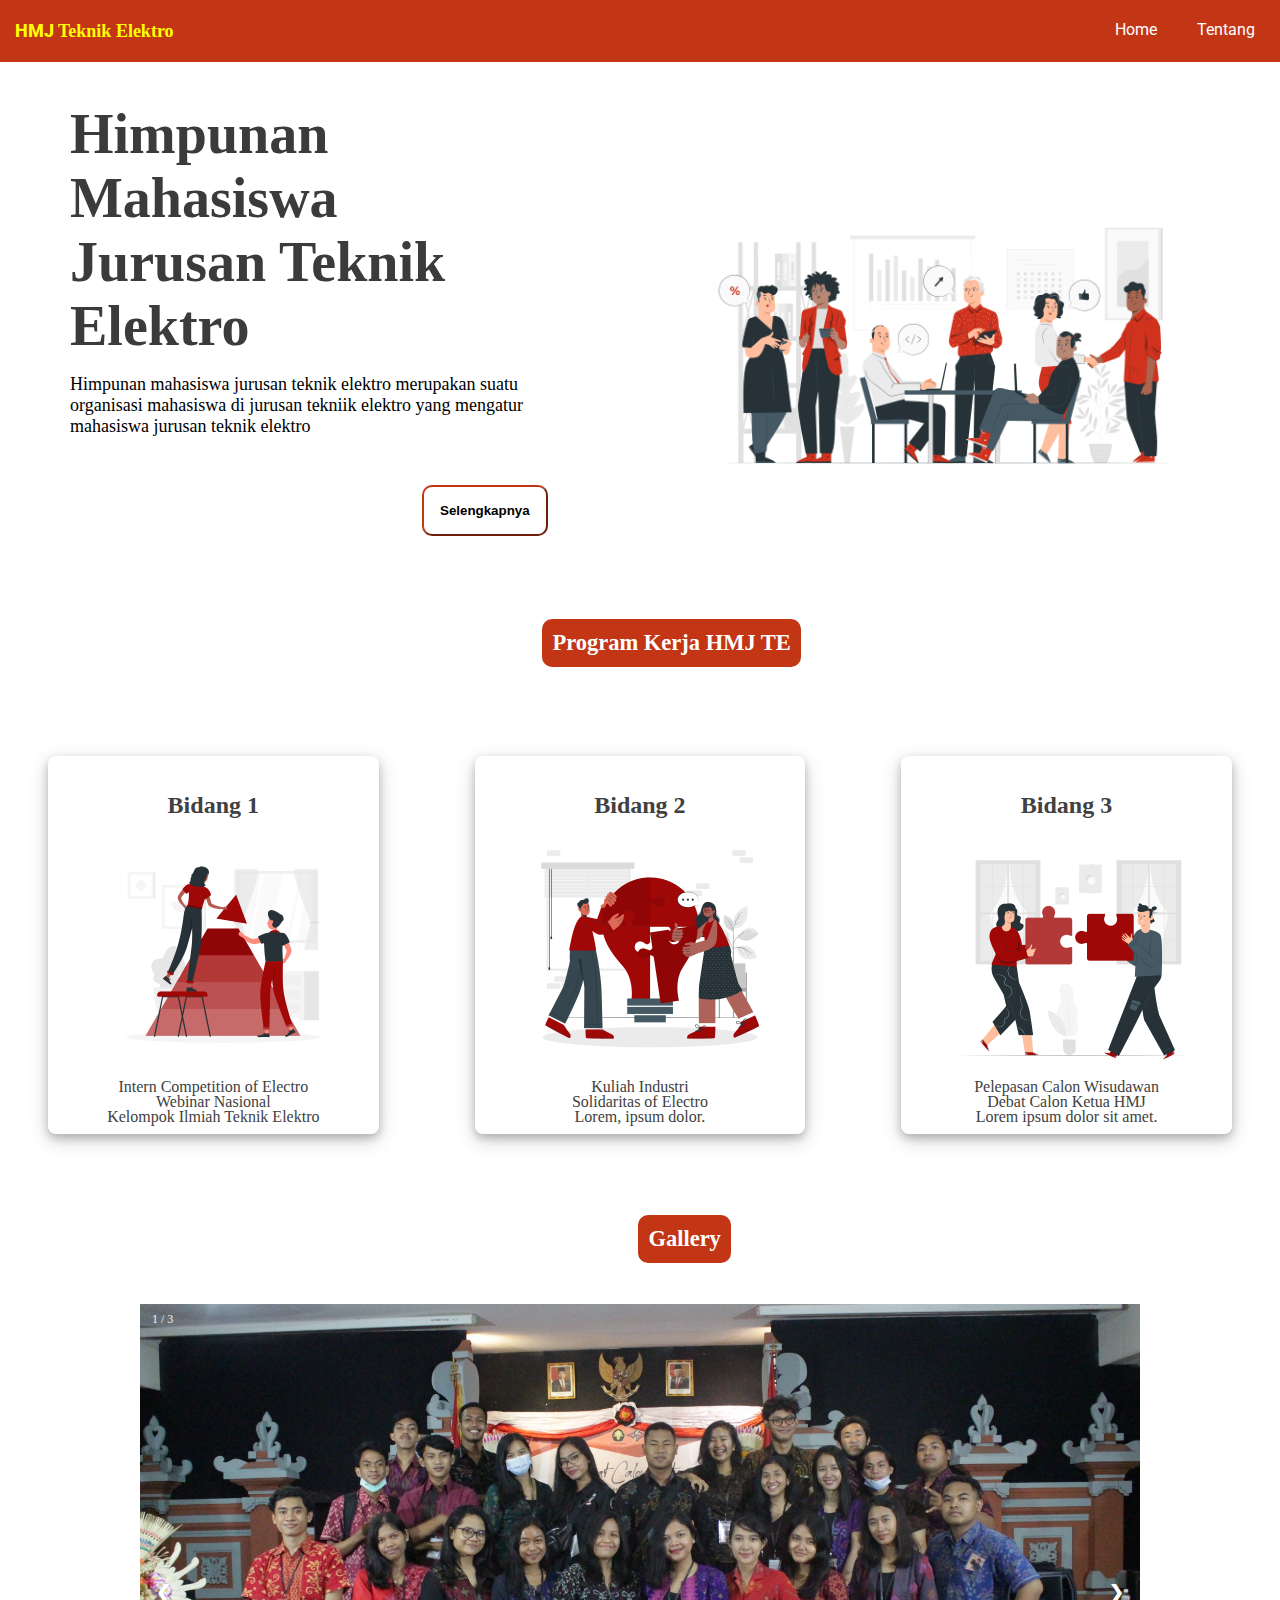
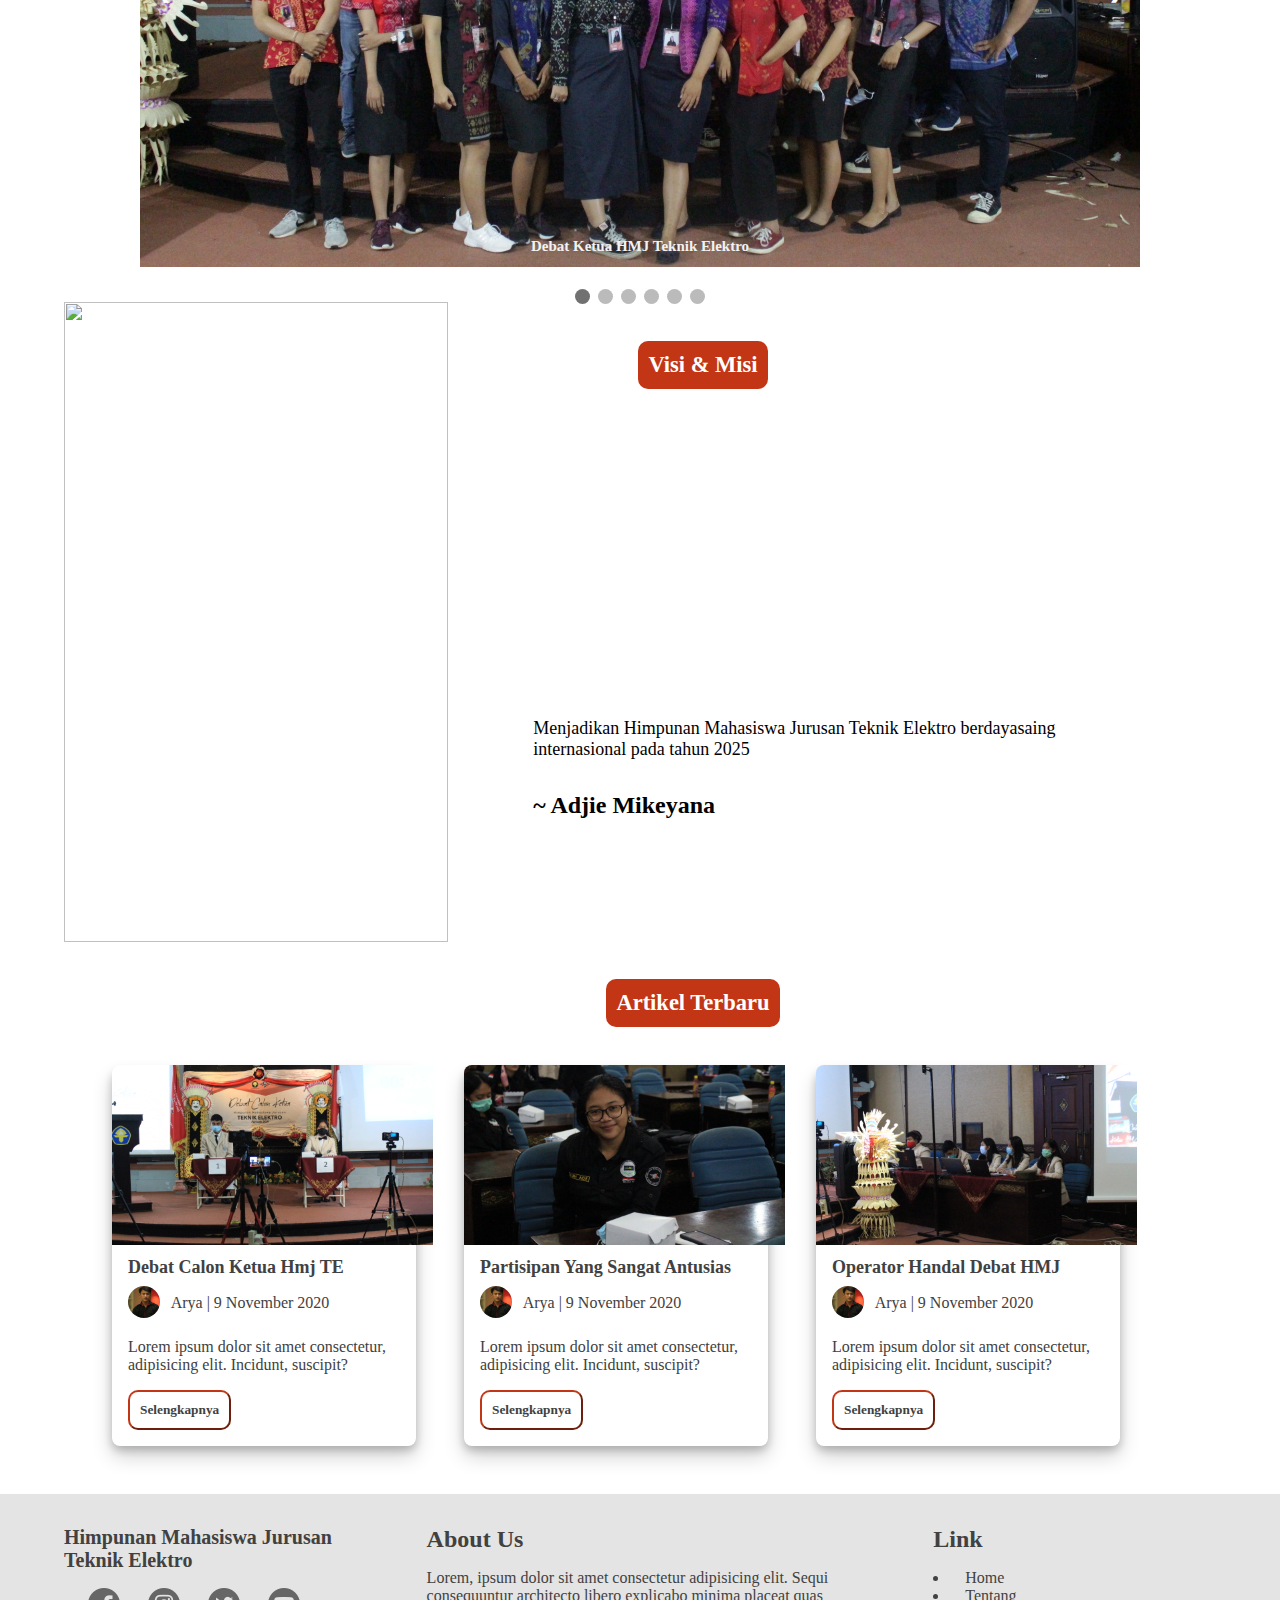
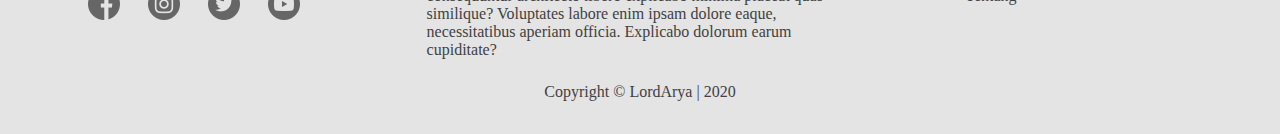
==== commit c22dbe73: "remove gallery and add image slider" ====
--- a/index.html
+++ b/index.html
@@ -107,57 +107,59 @@
                 Gallery
             </h2>
         </div>
-        <div class="row md-1">
-            <div class="col-md-4"> 
-                <div class="img">
-                    <img class="foto" src="/img/gallery (1).JPG" alt="">
-                    <div class="middle">
-                        <div class="text">DEBAT CALON KETUA HMJ</div>
-                      </div>
-                </div>
-            </div>
-            <div class="col-md-4"> 
-                <div class="img">
-                    <img class="foto" src="/img/gallery (2).JPG" alt="">
-                    <div class="middle">
-                        <div class="text">DEBAT CALON KETUA HMJ</div>
-                      </div>
-                </div>
-            </div>
-            <div class="col-md-4"> 
-                <div class="img">
-                    <img class="foto" src="/img/gallery (3).JPG" alt="">
-                    <div class="middle">
-                        <div class="text">DEBAT CALON KETUA HMJ</div>
-                      </div>
-                </div>
-            </div>
-            <div class="col-md-4"> 
-                <div class="img">
-                    <img class="foto" src="/img/gallery (4).JPG" alt="">
-                    <div class="middle">
-                        <div class="text">DEBAT CALON KETUA HMJ</div>
-                      </div>
-                </div>
-            </div>
-            <div class="col-md-4"> 
-                <div class="img">
-                    <img class="foto" src="/img/gallery (5).JPG" alt="">
-                    <div class="middle">
-                        <div class="text">DEBAT CALON KETUA HMJ</div>
-                      </div>
-                </div>
-            </div>
-            <div class="col-md-4"> 
-                <div class="img">
-                    <img class="foto" src="/img/gallery (6).JPG" alt="">
-                    <div class="middle">
-                        <div class="text">DEBAT CALON KETUA HMJ</div>
-                      </div>
-                </div>
+        <div class="slideshow-container">
+
+            <!-- Full-width images with number and caption text -->
+            <div class="mySlides fade">
+              <div class="numbertext">1 / 3</div>
+              <img src="img/gallery (1).JPG" style="width:100%">
+              <div class="text">Debat Ketua HMJ Teknik Elektro </div>
+            </div>
+          
+            <div class="mySlides fade">
+              <div class="numbertext">2 / 3</div>
+              <img src="img/gallery (2).JPG" style="width:100%">
+              <div class="text">Debat Ketua HMJ Teknik Elektro</div>
+            </div>
+          
+            <div class="mySlides fade">
+              <div class="numbertext">3 / 3</div>
+              <img src="img/gallery (3).JPG" style="width:100%">
+              <div class="text">Debat Ketua HMJ Teknik Elektro</div>
+            </div>
+
+            <div class="mySlides fade">
+              <div class="numbertext">3 / 3</div>
+              <img src="img/gallery (4).JPG" style="width:100%">
+              <div class="text">Debat Ketua HMJ Teknik Elektro</div>
             </div>
             
-        </div>
+            <div class="mySlides fade">
+                <div class="numbertext">3 / 3</div>
+                <img src="img/gallery (5).JPG" style="width:100%">
+                <div class="text">Debat Ketua HMJ Teknik Elektro</div>
+            </div>
+
+            <div class="mySlides fade">
+              <div class="numbertext">3 / 3</div>
+              <img src="img/gallery (6).JPG" style="width:100%">
+              <div class="text">Debat Ketua HMJ Teknik Elektro</div>
+            </div>
+            <!-- Next and previous buttons -->
+            <a class="prev" onclick="plusSlides(-1)">&#10094;</a>
+            <a class="next" onclick="plusSlides(1)">&#10095;</a>
+          </div>
+          <br>
+          
+          <!-- The dots/circles -->
+          <div style="text-align:center">
+            <span class="dot" onclick="currentSlide(1)"></span>
+            <span class="dot" onclick="currentSlide(2)"></span>
+            <span class="dot" onclick="currentSlide(3)"></span>
+            <span class="dot" onclick="currentSlide(4)"></span>
+            <span class="dot" onclick="currentSlide(5)"></span>
+            <span class="dot" onclick="currentSlide(6)"></span>
+          </div>
     </div>
 
     <div class="content">
@@ -309,5 +311,7 @@
             Copyright &copy; LordArya | 2020
         </div>
     </div>
+
+    <script src="/js/script.js"></script>
 </body>
 </html>--- a/css/style.css
+++ b/css/style.css
@@ -370,3 +370,99 @@
     text-align: center;
     font-weight: 700;
   }
+
+
+  * {box-sizing:border-box}
+
+/* Slideshow container */
+.slideshow-container {
+  max-width: 1000px;
+  position: relative;
+  margin: auto;
+}
+
+/* Hide the images by default */
+.mySlides {
+  display: none;
+}
+
+/* Next & previous buttons */
+.prev, .next {
+  cursor: pointer;
+  position: absolute;
+  top: 50%;
+  width: auto;
+  margin-top: -22px;
+  padding: 16px;
+  color: white;
+  font-weight: bold;
+  font-size: 18px;
+  transition: 0.6s ease;
+  border-radius: 0 3px 3px 0;
+  user-select: none;
+}
+
+/* Position the "next button" to the right */
+.next {
+  right: 0;
+  border-radius: 3px 0 0 3px;
+}
+
+/* On hover, add a black background color with a little bit see-through */
+.prev:hover, .next:hover {
+  background-color: rgba(0,0,0,0.8);
+}
+
+/* Caption text */
+.text {
+  color: #f2f2f2;
+  font-size: 15px;
+  padding: 8px 12px;
+  position: absolute;
+  bottom: 8px;
+  width: 100%;
+  text-align: center;
+}
+
+/* Number text (1/3 etc) */
+.numbertext {
+  color: #f2f2f2;
+  font-size: 12px;
+  padding: 8px 12px;
+  position: absolute;
+  top: 0;
+}
+
+/* The dots/bullets/indicators */
+.dot {
+  cursor: pointer;
+  height: 15px;
+  width: 15px;
+  margin: 0 2px;
+  background-color: #bbb;
+  border-radius: 50%;
+  display: inline-block;
+  transition: background-color 0.6s ease;
+}
+
+.active, .dot:hover {
+  background-color: #717171;
+}
+
+/* Fading animation */
+.fade {
+  -webkit-animation-name: fade;
+  -webkit-animation-duration: 1.5s;
+  animation-name: fade;
+  animation-duration: 1.5s;
+}
+
+@-webkit-keyframes fade {
+  from {opacity: .4}
+  to {opacity: 1}
+}
+
+@keyframes fade {
+  from {opacity: .4}
+  to {opacity: 1}
+}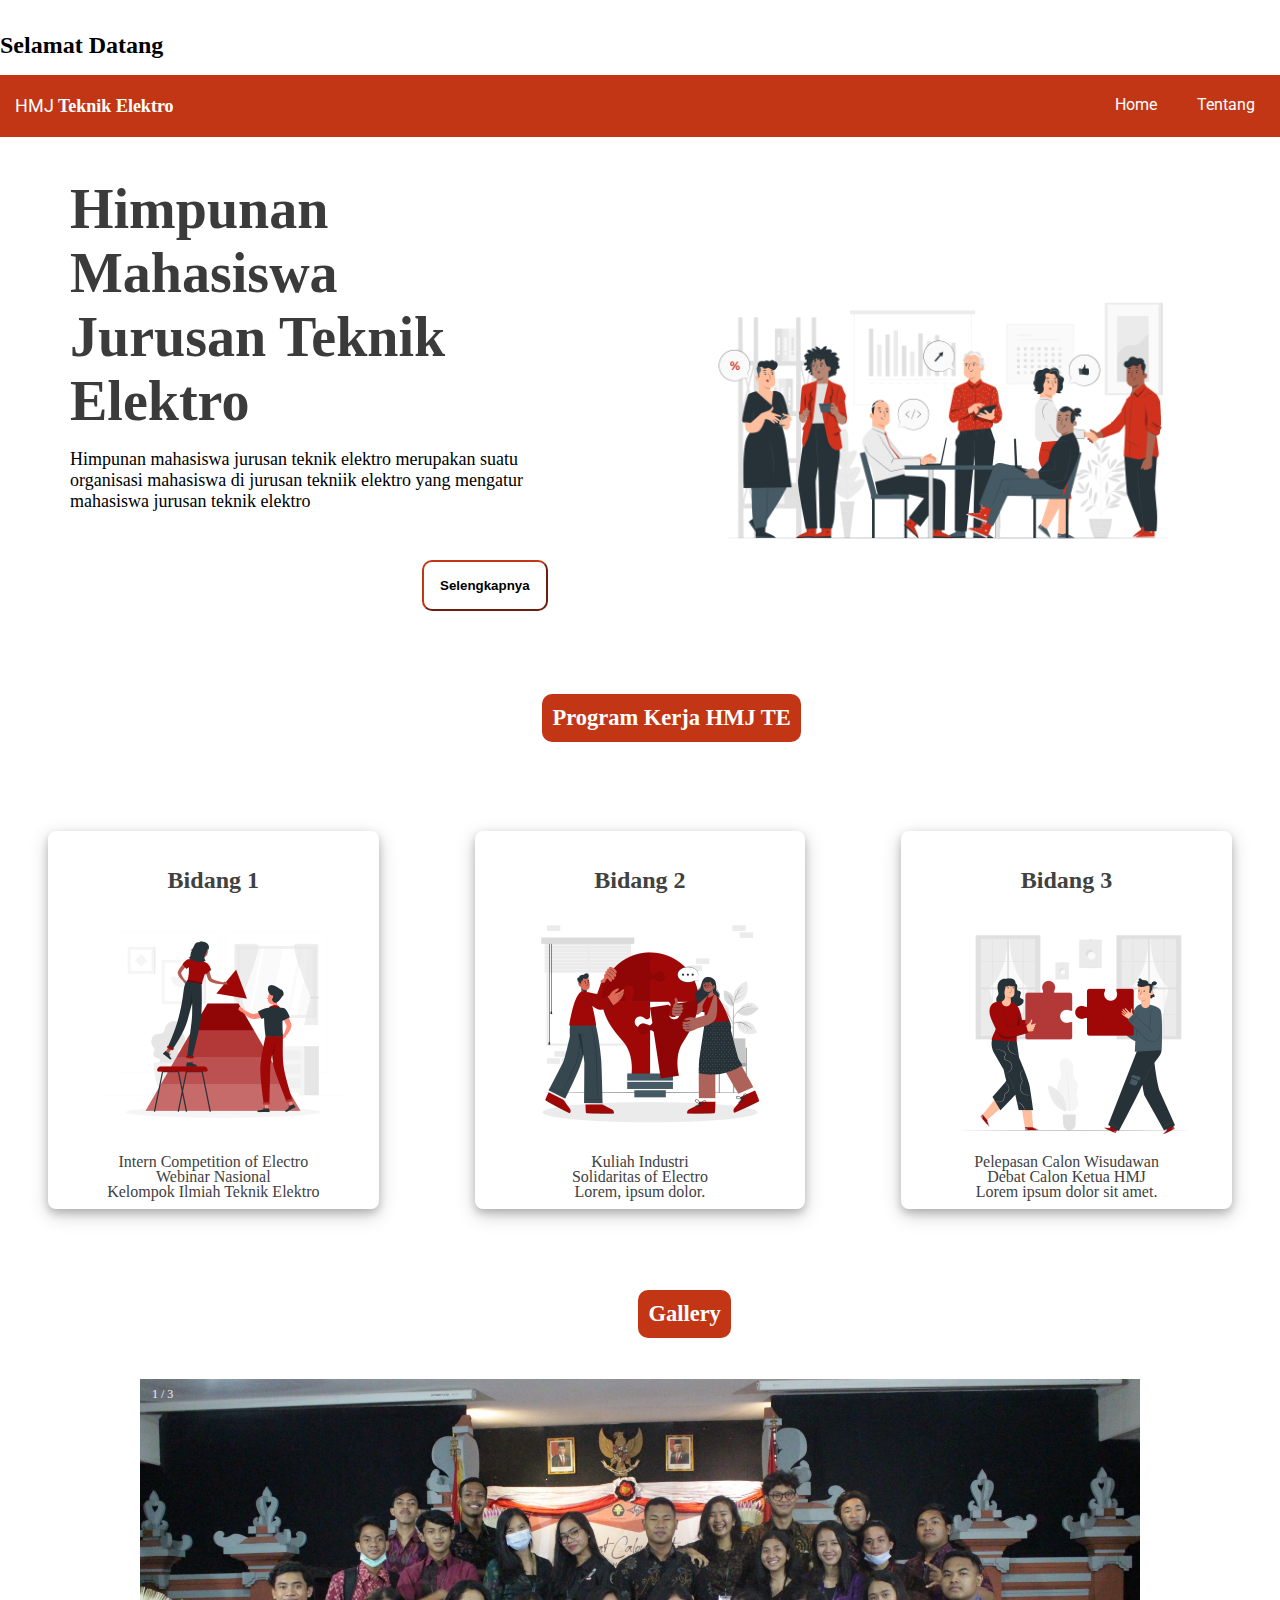
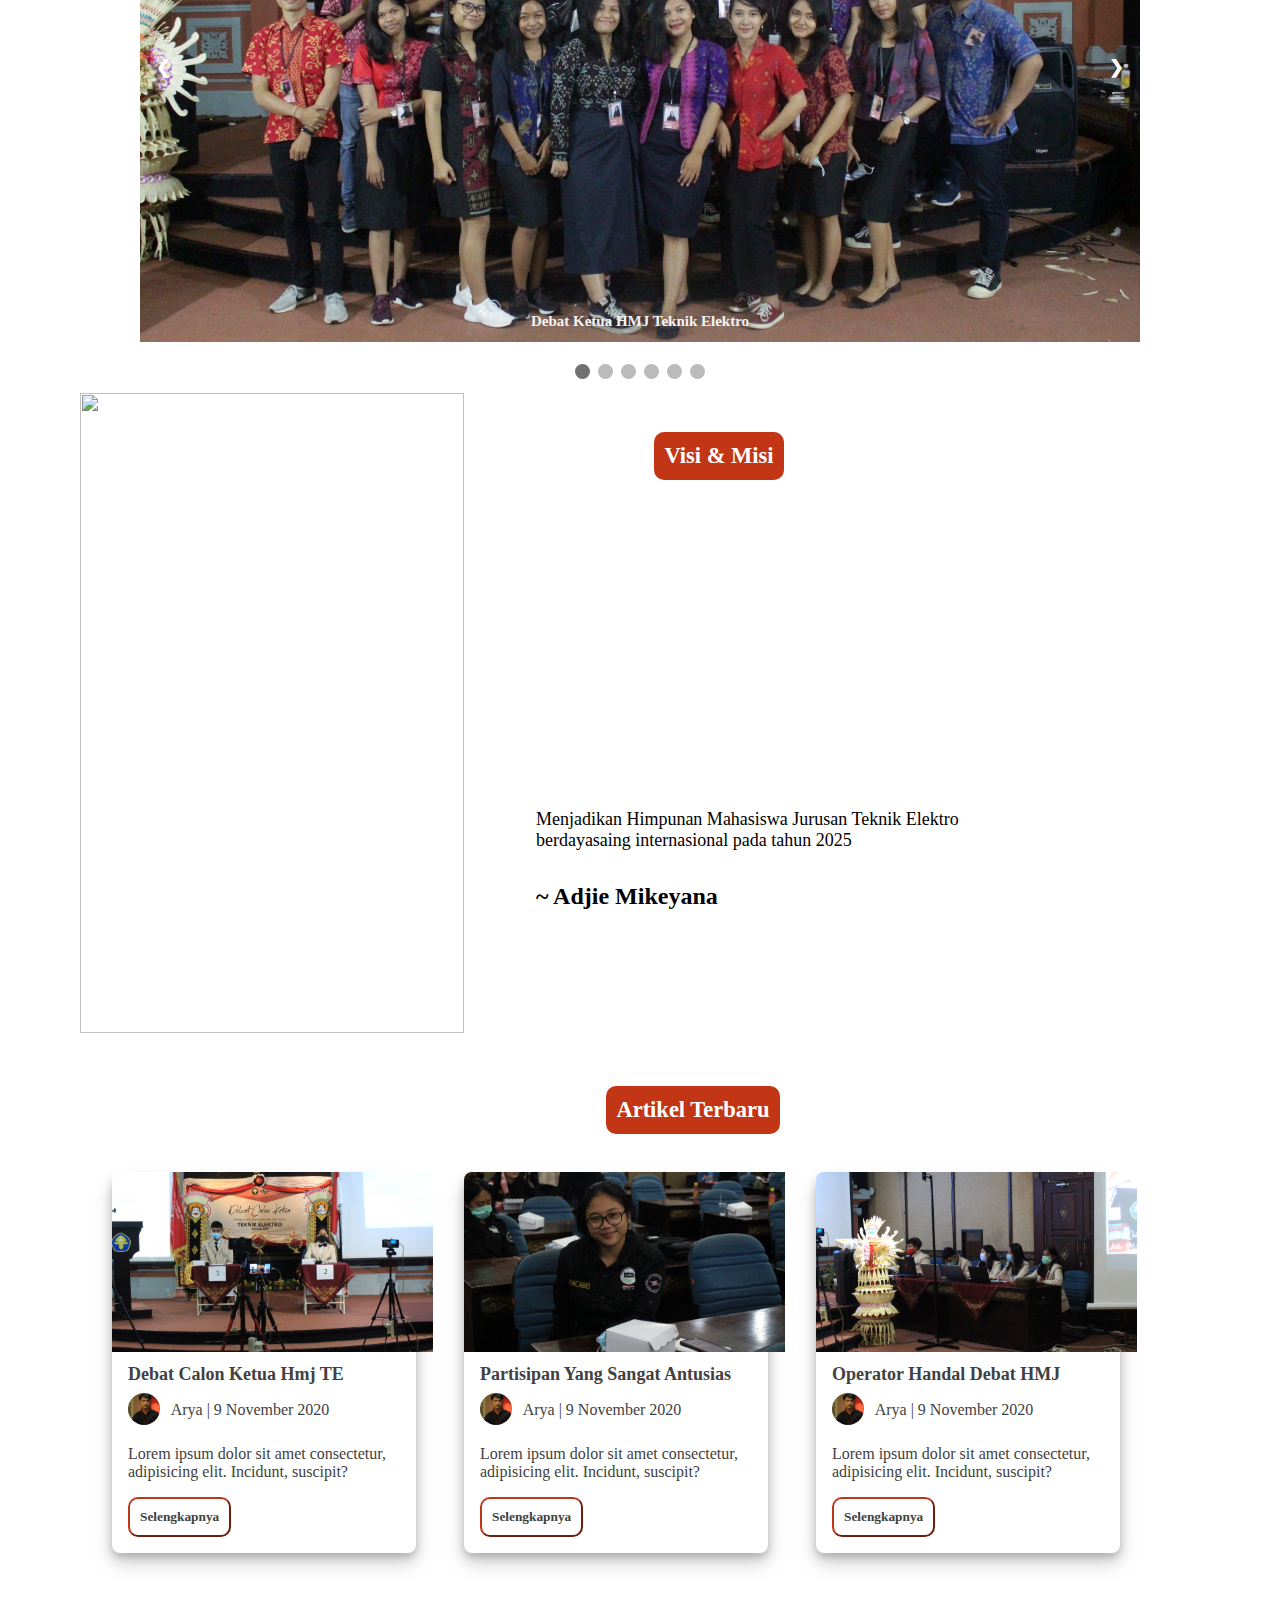
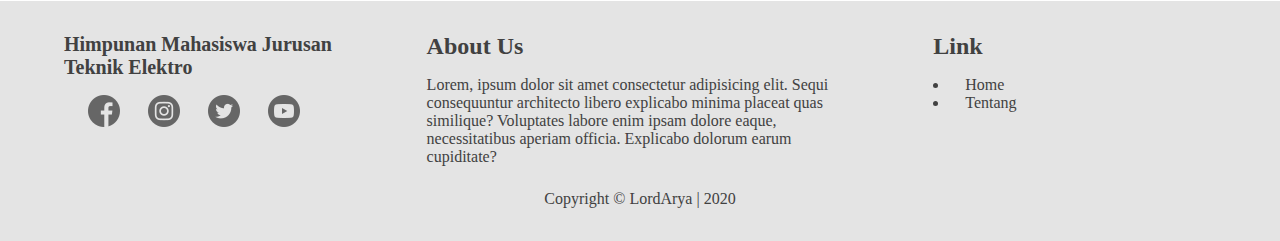
==== commit 472c1828: "Add Sticky" ====
--- a/index.html
+++ b/index.html
@@ -10,7 +10,11 @@
 
 </head>
 <body>
-    
+    <div class="top-header">
+        <h2>
+            Selamat Datang
+        </h2>
+    </div>
     <div class="top-nav">
        <nav>
             <ul>
--- a/css/style.css
+++ b/css/style.css
@@ -6,7 +6,6 @@
 .top-nav {
     padding: 30;
     background-color:#c23616;
-    position: sticky;
     top: 0;
     width: 100%;
     z-index: 100;
@@ -465,4 +464,23 @@
 @keyframes fade {
   from {opacity: .4}
   to {opacity: 1}
-}+}
+
+/* Page content */
+.content {
+    padding: 16px;
+  }
+  
+  /* The sticky class is added to the navbar with JS when it reaches its scroll position */
+  .sticky {
+    position: sticky;
+    top: 0;
+    width: 100%;
+    transition: 1s;
+    animation-duration: 1s;
+  }
+  
+  /* Add some top padding to the page content to prevent sudden quick movement (as the navigation bar gets a new position at the top of the page (position:fixed and top:0) */
+  .sticky + .content {
+    padding-top: 60px;
+  }